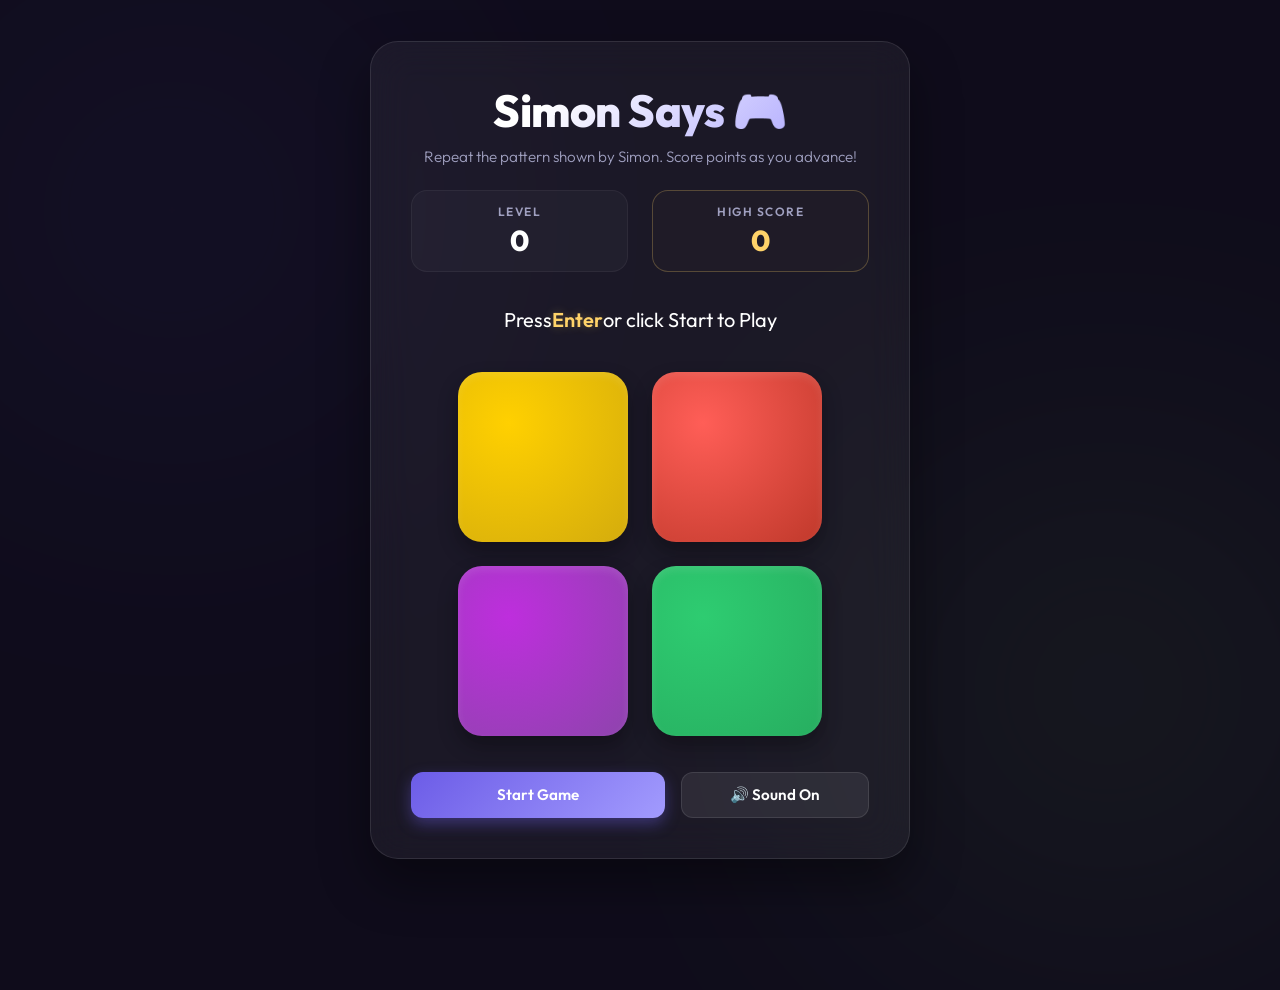
==== simon.html @ 8a2da9ab "Initialize Simon Says game with modern UI, Web Audio API, and high score tracking" ====
<!DOCTYPE html>
<html lang="en">
<head>
    <meta charset="UTF-8">
    <meta name="viewport" content="width=device-width, initial-scale=1.0">
    <title>Simon Says 🎮 | Ultimate Edition</title>
    <!-- Google Fonts for beautiful typography -->
    <link rel="preconnect" href="https://fonts.googleapis.com">
    <link rel="preconnect" href="https://fonts.gstatic.com" crossorigin>
    <link href="https://fonts.googleapis.com/css2?family=Outfit:wght@300;400;600;800&display=swap" rel="stylesheet">
    <link rel="stylesheet" href="simon.css">
</head>
<body>
    <!-- Vibrant background glowing spheres -->
    <div class="bg-glow glow-1"></div>
    <div class="bg-glow glow-2"></div>

    <div class="game-container" id="game-container">
        <header>
            <h1>Simon Says 🎮</h1>
            <p class="tagline">Repeat the pattern shown by Simon. Score points as you advance!</p>
        </header>

        <!-- Scoreboard showing level and high score -->
        <div class="scoreboard">
            <div class="score-card">
                <span class="score-label">LEVEL</span>
                <span class="score-val" id="level-val">0</span>
            </div>
            <div class="score-card highlight">
                <span class="score-label">HIGH SCORE</span>
                <span class="score-val" id="high-score-val">0</span>
            </div>
        </div>

        <!-- Dynamic Game Status Text -->
        <h2 id="status-text">Press <span class="accent">Enter</span> or click Start to Play</h2>

        <!-- Interactive Simon Buttons -->
        <div class="btn-container">
            <button class="btn yellow" id="yellow" aria-label="Yellow pad"></button>
            <button class="btn red" id="red" aria-label="Red pad"></button>
            <button class="btn purple" id="purple" aria-label="Purple pad"></button>
            <button class="btn green" id="green" aria-label="Green pad"></button>
        </div>

        <!-- Controls for Game start and sound customization -->
        <div class="control-panel">
            <button id="start-btn" class="action-btn start">Start Game</button>
            <button id="sound-btn" class="action-btn sound-toggle">
                <span id="sound-icon">🔊</span> <span id="sound-text">Sound On</span>
            </button>
        </div>
    </div>

    <script src="simon.js"></script>
</body>
</html>
---- simon.css ----
/* 
   ==========================================================================
   Simon Says CSS Design System - Ultimate Edition
   ==========================================================================
*/

/* Google Fonts Import resides in HTML, but we apply typography here */
:root {
    /* Vibrant Color Palette */
    --color-yellow: #f1c40f;
    --color-red: #e74c3c;
    --color-purple: #9b59b6;
    --color-green: #2ecc71;

    /* Glow Color Variables */
    --glow-yellow: rgba(241, 196, 15, 0.6);
    --glow-red: rgba(231, 76, 60, 0.6);
    --glow-purple: rgba(155, 89, 182, 0.6);
    --glow-green: rgba(46, 204, 113, 0.6);

    /* Backgrounds & Textures */
    --bg-dark: #0f0c1b;
    --bg-card: rgba(255, 255, 255, 0.05);
    --border-light: rgba(255, 255, 255, 0.1);
    --text-primary: #ffffff;
    --text-secondary: #a0a0c0;
    --text-accent: #ffd369;

    /* Transition timings */
    --transition-fast: 0.15s cubic-bezier(0.4, 0, 0.2, 1);
    --transition-normal: 0.3s cubic-bezier(0.4, 0, 0.2, 1);
}

/* Reset and Base Styles */
* {
    margin: 0;
    padding: 0;
    box-sizing: border-box;
    font-family: 'Outfit', sans-serif;
    -webkit-font-smoothing: antialiased;
}

body {
    min-height: 100vh;
    background-color: var(--bg-dark);
    color: var(--text-primary);
    display: flex;
    justify-content: center;
    align-items: center;
    position: relative;
    overflow-x: hidden;
    padding: 1.5rem;
}

/* Ambient Background Glow Spheres */
.bg-glow {
    position: absolute;
    width: 600px;
    height: 600px;
    border-radius: 50%;
    filter: blur(160px);
    opacity: 0.15;
    z-index: -1;
    pointer-events: none;
    animation: float-bg 20s infinite alternate ease-in-out;
}

.glow-1 {
    background: radial-gradient(circle, #6c5ce7 0%, transparent 70%);
    top: -10%;
    left: -10%;
}

.glow-2 {
    background: radial-gradient(circle, #a8ff78 0%, transparent 70%);
    bottom: -10%;
    right: -10%;
    animation-delay: -10s;
}

/* Main Container - Glassmorphic Panel */
.game-container {
    width: 100%;
    max-width: 540px;
    background: var(--bg-card);
    backdrop-filter: blur(20px);
    -webkit-backdrop-filter: blur(20px);
    border: 1px solid var(--border-light);
    border-radius: 28px;
    padding: 2.5rem;
    box-shadow: 0 24px 50px rgba(0, 0, 0, 0.4);
    text-align: center;
    z-index: 10;
    transition: transform var(--transition-normal);
}

/* Header & Typography */
header h1 {
    font-size: 2.8rem;
    font-weight: 800;
    background: linear-gradient(135deg, #ffffff 30%, #a29bfe 100%);
    -webkit-background-clip: text;
    -webkit-text-fill-color: transparent;
    margin-bottom: 0.5rem;
    letter-spacing: -0.5px;
}

header .tagline {
    font-size: 0.95rem;
    color: var(--text-secondary);
    margin-bottom: 1.5rem;
    font-weight: 300;
}

/* Scoreboard */
.scoreboard {
    display: flex;
    justify-content: center;
    gap: 1.5rem;
    margin-bottom: 1.8rem;
}

.score-card {
    flex: 1;
    background: rgba(255, 255, 255, 0.03);
    border: 1px solid rgba(255, 255, 255, 0.05);
    border-radius: 16px;
    padding: 0.8rem 1rem;
    display: flex;
    flex-direction: column;
    align-items: center;
    transition: border-color var(--transition-normal);
}

.score-card.highlight {
    border-color: rgba(255, 211, 105, 0.25);
    background: rgba(255, 211, 105, 0.02);
}

.score-label {
    font-size: 0.75rem;
    color: var(--text-secondary);
    letter-spacing: 1.5px;
    font-weight: 600;
    margin-bottom: 0.2rem;
}

.score-val {
    font-size: 1.8rem;
    font-weight: 800;
    color: var(--text-primary);
}

.score-card.highlight .score-val {
    color: var(--text-accent);
}

/* Status Indicator */
h2 {
    font-size: 1.25rem;
    font-weight: 400;
    color: var(--text-primary);
    margin-bottom: 2rem;
    min-height: 2.5rem;
    display: flex;
    align-items: center;
    justify-content: center;
    line-height: 1.4;
}

h2 .accent {
    color: var(--text-accent);
    font-weight: 600;
    text-shadow: 0 0 10px rgba(255, 211, 105, 0.3);
}

/* Simon Pads Grid */
.btn-container {
    display: grid;
    grid-template-columns: repeat(2, minmax(130px, 170px));
    gap: 1.5rem;
    justify-content: center;
    margin-bottom: 2.2rem;
}

/* Simon Buttons - Modern Rounded Shapes (Pads) */
.btn {
    aspect-ratio: 1;
    border-radius: 24px;
    border: none;
    cursor: pointer;
    position: relative;
    outline: none;
    box-shadow: inset 0 4px 8px rgba(255,255,255,0.1), 0 10px 20px rgba(0,0,0,0.3);
    
    /* Establish identity transformation to prevent stacking context jumps */
    translate: 0 0;
    scale: 1;
    rotate: 0deg;

    transition: 
        scale var(--transition-fast), 
        filter var(--transition-fast), 
        box-shadow var(--transition-fast),
        background-color var(--transition-fast);
}

/* Colors and Gradients for Buttons */
.yellow {
    background: radial-gradient(circle at 30% 30%, #ffd000 0%, #d4ac0d 100%);
}

.red {
    background: radial-gradient(circle at 30% 30%, #ff5e57 0%, #c0392b 100%);
}

.purple {
    background: radial-gradient(circle at 30% 30%, #be2edd 0%, #8e44ad 100%);
}

.green {
    background: radial-gradient(circle at 30% 30%, #2ecc71 0%, #27ae60 100%);
}

/* Interactive States: Hover & Active */
.btn:hover {
    filter: brightness(1.1);
    scale: 1.03;
}

.btn:active {
    scale: 0.95;
}

.yellow:hover { box-shadow: 0 0 25px var(--glow-yellow); }
.red:hover { box-shadow: 0 0 25px var(--glow-red); }
.purple:hover { box-shadow: 0 0 25px var(--glow-purple); }
.green:hover { box-shadow: 0 0 25px var(--glow-green); }

/* Game Flash Animation (Triggered by Simon) */
.flash {
    background-color: #ffffff !important;
    background-image: none !important;
    box-shadow: 0 0 40px #ffffff !important;
    scale: 1.05;
}

/* User Flash Animation (Triggered when User clicks) */
.userflash {
    background-color: #ffffff !important;
    background-image: none !important;
    scale: 0.96;
}

.yellow.userflash { box-shadow: 0 0 35px var(--glow-yellow), inset 0 0 20px #ffffff; }
.red.userflash { box-shadow: 0 0 35px var(--glow-red), inset 0 0 20px #ffffff; }
.purple.userflash { box-shadow: 0 0 35px var(--glow-purple), inset 0 0 20px #ffffff; }
.green.userflash { box-shadow: 0 0 35px var(--glow-green), inset 0 0 20px #ffffff; }

/* Control Panel & Buttons */
.control-panel {
    display: flex;
    justify-content: center;
    gap: 1rem;
}

.action-btn {
    padding: 0.8rem 1.6rem;
    border-radius: 12px;
    font-size: 0.95rem;
    font-weight: 600;
    cursor: pointer;
    border: 1px solid rgba(255,255,255,0.1);
    outline: none;
    transition: all var(--transition-normal);
}

.action-btn.start {
    background: linear-gradient(135deg, #6c5ce7 0%, #a29bfe 100%);
    color: white;
    border: none;
    box-shadow: 0 6px 15px rgba(108, 92, 231, 0.4);
    flex: 1.5;
}

.action-btn.start:hover {
    filter: brightness(1.15);
    box-shadow: 0 8px 20px rgba(108, 92, 231, 0.6);
    transform: translateY(-2px);
}

.action-btn.start:active {
    transform: translateY(1px);
}

.action-btn.sound-toggle {
    background: rgba(255, 255, 255, 0.08);
    color: var(--text-primary);
    flex: 1;
}

.action-btn.sound-toggle:hover {
    background: rgba(255, 255, 255, 0.15);
    border-color: rgba(255,255,255,0.25);
}

/* Status modifiers */
.simon-turn-active {
    pointer-events: none; /* Disable inputs when Simon is flashing */
}

/* Animations */
@keyframes float-bg {
    0% {
        transform: translate(0, 0) scale(1);
    }
    100% {
        transform: translate(50px, 30px) scale(1.1);
    }
}

.game-over-shake {
    animation: shake 0.5s cubic-bezier(.36,.07,.19,.97) both;
}

@keyframes shake {
    10%, 90% { transform: translate3d(-1px, 0, 0); }
    20%, 80% { transform: translate3d(2px, 0, 0); }
    30%, 50%, 70% { transform: translate3d(-4px, 0, 0); }
    40%, 60% { transform: translate3d(4px, 0, 0); }
}

/* Flash Red screen effect */
.red-flash-bg {
    animation: red-screen 0.3s ease-out;
}

@keyframes red-screen {
    0% { background-color: var(--bg-dark); }
    30% { background-color: rgba(231, 76, 60, 0.4); }
    100% { background-color: var(--bg-dark); }
}

/* Media Queries for Responsiveness */
@media (max-width: 480px) {
    .game-container {
        padding: 1.5rem;
    }
    
    header h1 {
        font-size: 2.2rem;
    }
    
    .btn-container {
        grid-template-columns: repeat(2, minmax(110px, 140px));
        gap: 1rem;
    }
    
    .scoreboard {
        gap: 0.8rem;
    }
    
    .score-val {
        font-size: 1.5rem;
    }
}
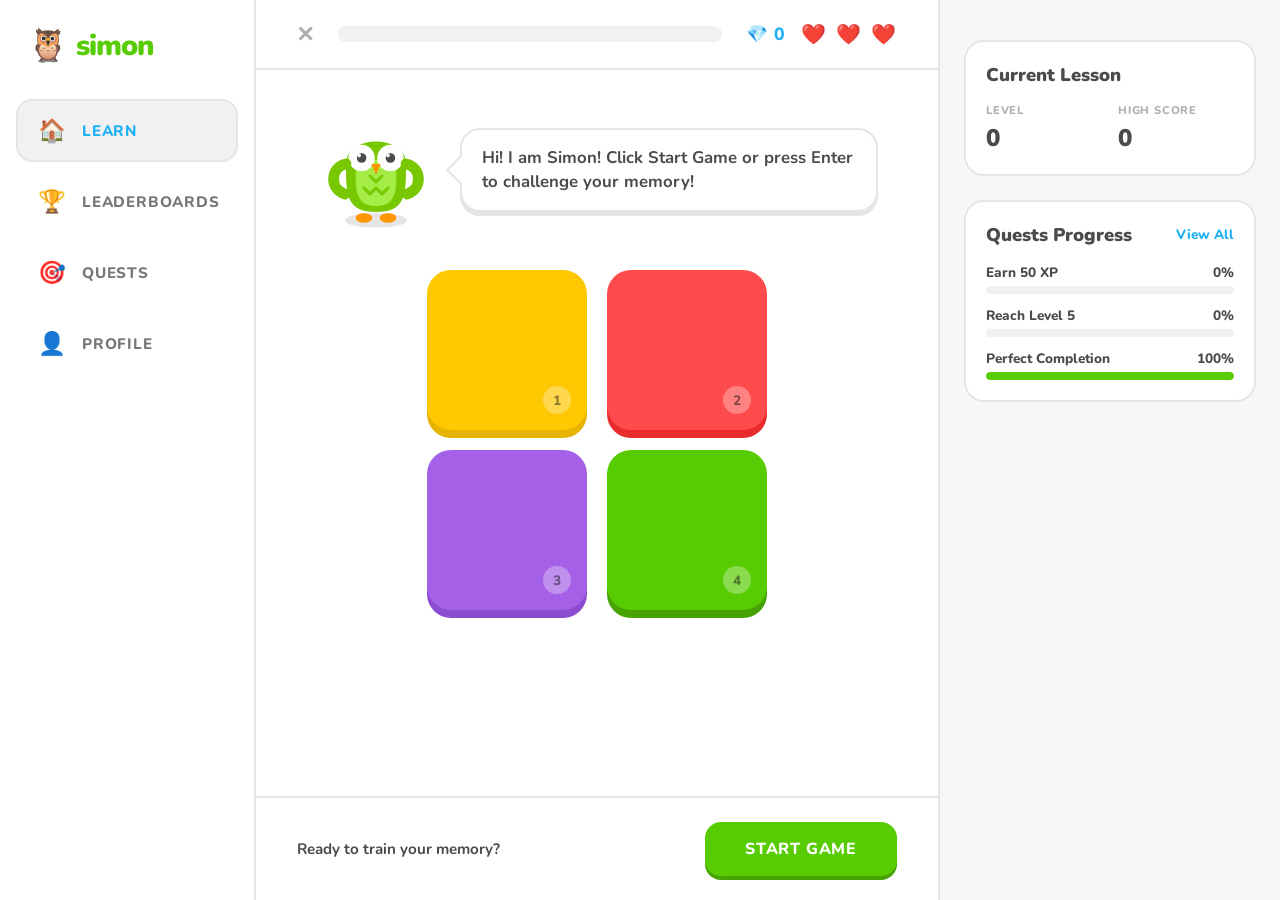
==== commit 10ae6617: "feat: redesign layout to match Duolingo visual aesthetic and game mechanics" ====
--- a/simon.html
+++ b/simon.html
@@ -3,54 +3,279 @@
 <head>
     <meta charset="UTF-8">
     <meta name="viewport" content="width=device-width, initial-scale=1.0">
-    <title>Simon Says 🎮 | Ultimate Edition</title>
-    <!-- Google Fonts for beautiful typography -->
+    <title>Simon Says 🦉 | Duolingo Edition</title>
+    <!-- Google Fonts Nunito for Duolingo friendly look -->
     <link rel="preconnect" href="https://fonts.googleapis.com">
     <link rel="preconnect" href="https://fonts.gstatic.com" crossorigin>
-    <link href="https://fonts.googleapis.com/css2?family=Outfit:wght@300;400;600;800&display=swap" rel="stylesheet">
+    <link href="https://fonts.googleapis.com/css2?family=Nunito:wght@400;600;700;800;900&display=swap" rel="stylesheet">
     <link rel="stylesheet" href="simon.css">
 </head>
-<body>
-    <!-- Vibrant background glowing spheres -->
-    <div class="bg-glow glow-1"></div>
-    <div class="bg-glow glow-2"></div>
-
-    <div class="game-container" id="game-container">
-        <header>
-            <h1>Simon Says 🎮</h1>
-            <p class="tagline">Repeat the pattern shown by Simon. Score points as you advance!</p>
-        </header>
-
-        <!-- Scoreboard showing level and high score -->
-        <div class="scoreboard">
-            <div class="score-card">
-                <span class="score-label">LEVEL</span>
-                <span class="score-val" id="level-val">0</span>
+<body class="light-theme">
+
+    <div class="app-layout">
+        <!-- Sidebar Navigation (Desktop left / Mobile bottom) -->
+        <aside class="sidebar-nav" id="sidebar-nav">
+            <div class="sidebar-logo">
+                <span class="logo-owl">🦉</span>
+                <span class="logo-text">simon</span>
             </div>
-            <div class="score-card highlight">
-                <span class="score-label">HIGH SCORE</span>
-                <span class="score-val" id="high-score-val">0</span>
+            
+            <nav class="nav-links">
+                <button class="nav-item active" data-tab="learn" aria-label="Learn tab">
+                    <span class="nav-icon">🏠</span>
+                    <span class="nav-label">LEARN</span>
+                </button>
+                <button class="nav-item" data-tab="leaderboard" aria-label="Leaderboard tab">
+                    <span class="nav-icon">🏆</span>
+                    <span class="nav-label">LEADERBOARDS</span>
+                </button>
+                <button class="nav-item" data-tab="quests" aria-label="Quests tab">
+                    <span class="nav-icon">🎯</span>
+                    <span class="nav-label">QUESTS</span>
+                </button>
+                <button class="nav-item" data-tab="profile" aria-label="Profile tab">
+                    <span class="nav-icon">👤</span>
+                    <span class="nav-label">PROFILE</span>
+                </button>
+            </nav>
+        </aside>
+
+        <!-- Main Content Area -->
+        <main class="main-content">
+            <!-- Central Game / Lesson Container -->
+            <div class="game-container" id="game-container">
+                
+                <!-- Lesson Top Bar Header -->
+                <header class="lesson-header">
+                    <button class="exit-btn" id="exit-btn" aria-label="Quit Lesson">✕</button>
+                    
+                    <div class="progress-bar-outer">
+                        <div class="progress-bar-inner" id="progress-bar-fill" style="width: 0%;"></div>
+                    </div>
+                    
+                    <div class="header-stats">
+                        <div class="stat-gems">
+                            <span class="stat-icon">💎</span>
+                            <span class="stat-val" id="gems-val">0</span>
+                        </div>
+                        <div class="stat-hearts">
+                            <span class="hearts-list" id="hearts-container">❤️ ❤️ ❤️</span>
+                        </div>
+                    </div>
+                </header>
+
+                <!-- Scrollable Tab Content Container -->
+                <div class="tab-content-container">
+                    
+                    <!-- 1. LEARN TAB SECTION -->
+                    <section class="tab-section active" id="learn-section">
+                        <!-- Duo Mascot & Speech Bubble Area -->
+                        <div class="mascot-speech-area">
+                            <div class="duo-mascot-container">
+                                <!-- Duo the Owl SVG with Custom Facial Expressions and Wing States -->
+                                <svg class="duo-owl neutral" id="duo-owl" viewBox="0 0 100 100" xmlns="http://www.w3.org/2000/svg">
+                                    <!-- Shadow -->
+                                    <ellipse cx="50" cy="92" rx="26" ry="6" fill="#e5e5e5" class="shadow-ellipse" />
+                                    <!-- Feet -->
+                                    <ellipse cx="40" cy="90" rx="7" ry="4" fill="#ff9600" />
+                                    <ellipse cx="60" cy="90" rx="7" ry="4" fill="#ff9600" />
+                                    <!-- Body -->
+                                    <path d="M 25,45 C 25,20 75,20 75,45 C 75,70 75,85 50,85 C 25,85 25,70 25,45 Z" fill="#78c800" />
+                                    <!-- Belly -->
+                                    <path d="M 33,52 C 33,38 67,38 67,52 C 67,66 67,80 50,80 C 33,80 33,66 33,52 Z" fill="#a5ed46" />
+                                    <!-- Breast Feathers -->
+                                    <path d="M 45,55 L 50,60 L 55,55" stroke="#78c800" stroke-width="2.5" stroke-linecap="round" stroke-linejoin="round" fill="none" />
+                                    <path d="M 40,65 L 45,70 L 50,65" stroke="#78c800" stroke-width="2.5" stroke-linecap="round" stroke-linejoin="round" fill="none" />
+                                    <path d="M 50,65 L 55,70 L 60,65" stroke="#78c800" stroke-width="2.5" stroke-linecap="round" stroke-linejoin="round" fill="none" />
+                                    
+                                    <!-- Eyes System -->
+                                    <g class="duo-eyes">
+                                        <!-- Left Eye -->
+                                        <circle cx="38" cy="40" r="11" fill="#ffffff" />
+                                        <circle class="duo-pupil" cx="38" cy="40" r="4" fill="#4b4b4b" />
+                                        <circle class="duo-pupil-highlight" cx="36" cy="38" r="1.5" fill="#ffffff" />
+                                        <!-- Right Eye -->
+                                        <circle cx="62" cy="40" r="11" fill="#ffffff" />
+                                        <circle class="duo-pupil" cx="62" cy="40" r="4" fill="#4b4b4b" />
+                                        <circle class="duo-pupil-highlight" cx="60" cy="38" r="1.5" fill="#ffffff" />
+                                    </g>
+                                    
+                                    <!-- Happy Eyes -->
+                                    <g class="duo-happy-eyes">
+                                        <path d="M 28,42 Q 38,32 48,42" stroke="#4b4b4b" stroke-width="3.5" stroke-linecap="round" fill="none" />
+                                        <path d="M 52,42 Q 62,32 72,42" stroke="#4b4b4b" stroke-width="3.5" stroke-linecap="round" fill="none" />
+                                    </g>
+                                    
+                                    <!-- Sad/Crying Eyes -->
+                                    <g class="duo-sad-eyes">
+                                        <path d="M 28,39 Q 38,47 48,39" stroke="#4b4b4b" stroke-width="3.5" stroke-linecap="round" fill="none" />
+                                        <path d="M 52,39 Q 62,47 72,39" stroke="#4b4b4b" stroke-width="3.5" stroke-linecap="round" fill="none" />
+                                        <!-- Tears -->
+                                        <path class="tear tear-l" d="M 38,46 C 38,46 35,53 35,55 C 35,57 36.5,58 38,58 C 39.5,58 41,57 41,55 C 41,53 38,46 38,46 Z" fill="#1cb0f6" />
+                                        <path class="tear tear-r" d="M 62,46 C 62,46 59,53 59,55 C 59,57 60.5,58 62,58 C 63.5,58 65,57 65,55 C 65,53 62,46 62,46 Z" fill="#1cb0f6" />
+                                    </g>
+
+                                    <!-- Shocked Eyes -->
+                                    <g class="duo-shocked-eyes">
+                                        <circle cx="38" cy="40" r="11" fill="#ffffff" />
+                                        <circle cx="38" cy="40" r="6" fill="#ff4b4b" />
+                                        <circle cx="38" cy="40" r="2.5" fill="#ffffff" />
+                                        <circle cx="62" cy="40" r="11" fill="#ffffff" />
+                                        <circle cx="62" cy="40" r="6" fill="#ff4b4b" />
+                                        <circle cx="62" cy="40" r="2.5" fill="#ffffff" />
+                                    </g>
+                                    
+                                    <!-- Beaks -->
+                                    <polygon class="duo-closed-beak" points="46,45 54,45 50,54" fill="#ff9600" />
+                                    <polygon class="duo-open-beak" points="45,45 55,45 50,60" fill="#ea2b2b" />
+                                    
+                                    <!-- Wings -->
+                                    <path class="duo-left-wing" d="M 25,45 C 13,47 10,65 24,70" stroke="#78c800" stroke-width="9" stroke-linecap="round" fill="none" />
+                                    <path class="duo-right-wing" d="M 75,45 C 87,47 90,65 76,70" stroke="#78c800" stroke-width="9" stroke-linecap="round" fill="none" />
+                                </svg>
+                            </div>
+
+                            <div class="speech-bubble">
+                                <p id="status-text">Hi! I am Simon! Click <strong>Start Game</strong> or press <strong>Enter</strong> to challenge your memory!</p>
+                            </div>
+                        </div>
+
+                        <!-- 3D Tactile Simon Grid -->
+                        <div class="btn-container" id="simon-btn-grid">
+                            <button class="btn yellow" id="yellow" aria-label="Yellow pad">
+                                <span class="pad-key">1</span>
+                            </button>
+                            <button class="btn red" id="red" aria-label="Red pad">
+                                <span class="pad-key">2</span>
+                            </button>
+                            <button class="btn purple" id="purple" aria-label="Purple pad">
+                                <span class="pad-key">3</span>
+                            </button>
+                            <button class="btn green" id="green" aria-label="Green pad">
+                                <span class="pad-key">4</span>
+                            </button>
+                        </div>
+                    </section>
+
+                    <!-- 2. LEADERBOARDS SECTION -->
+                    <section class="tab-section" id="leaderboard-section">
+                        <div class="section-title-bar">
+                            <h2>🏆 Diamond League</h2>
+                            <p>Compete with active memory wizards around the globe!</p>
+                        </div>
+
+                        <div class="leaderboard-list" id="leaderboard-list">
+                            <!-- Leaderboard list will be injected here dynamically -->
+                        </div>
+                    </section>
+
+                    <!-- 3. QUESTS SECTION -->
+                    <section class="tab-section" id="quests-section">
+                        <div class="section-title-bar">
+                            <h2>🎯 Daily Challenges</h2>
+                            <p>Complete quests to win extra gems and experience points!</p>
+                        </div>
+
+                        <div class="quests-list" id="quests-list">
+                            <!-- Quests will be injected dynamically -->
+                        </div>
+                    </section>
+
+                    <!-- 4. PROFILE SECTION -->
+                    <section class="tab-section" id="profile-section">
+                        <div class="profile-card">
+                            <div class="profile-avatar">🦉</div>
+                            <div class="profile-info">
+                                <h2 class="profile-name">Memory Student</h2>
+                                <p class="profile-joined">Joined SimonSays Academy today</p>
+                            </div>
+                        </div>
+
+                        <h3 class="subsection-title">My Progress Stats</h3>
+                        <div class="profile-stats-grid">
+                            <div class="stat-card">
+                                <span class="card-icon">👑</span>
+                                <span class="card-val" id="profile-high-score">0</span>
+                                <span class="card-lbl">HIGH LEVEL</span>
+                            </div>
+                            <div class="stat-card">
+                                <span class="card-icon">⚡</span>
+                                <span class="card-val" id="profile-total-xp">0</span>
+                                <span class="card-lbl">TOTAL XP</span>
+                            </div>
+                            <div class="stat-card">
+                                <span class="card-icon">📚</span>
+                                <span class="card-val" id="profile-games-played">0</span>
+                                <span class="card-lbl">LESSONS RUN</span>
+                            </div>
+                        </div>
+
+                        <h3 class="subsection-title">Preferences</h3>
+                        <div class="settings-list">
+                            <div class="setting-item">
+                                <div class="setting-info">
+                                    <span class="setting-title">Sound Effects</span>
+                                    <span class="setting-desc">Play sweet synthesizer tones during play</span>
+                                </div>
+                                <button id="sound-btn" class="toggle-switch-btn active">
+                                    <span id="sound-icon">🔊</span> <span id="sound-text">Sound On</span>
+                                </button>
+                            </div>
+                            <div class="setting-item">
+                                <div class="setting-info">
+                                    <span class="setting-title">App Theme</span>
+                                    <span class="setting-desc">Choose between Duolingo light and dark styling</span>
+                                </div>
+                                <button id="theme-toggle-btn" class="theme-btn">
+                                    ☀️ Light Mode
+                                </button>
+                            </div>
+                        </div>
+                    </section>
+
+                </div>
+
+                <!-- Sticky Bottom Slide-up Footer (Duo Action Panel) -->
+                <footer class="feedback-footer" id="feedback-footer">
+                    <div class="footer-content-wrapper">
+                        <div class="footer-message" id="footer-message">
+                            <!-- Injected feedback text (e.g. Correct! or Incorrect!) -->
+                        </div>
+                        <div class="footer-action">
+                            <button id="start-btn" class="action-btn primary-action">Start Game</button>
+                        </div>
+                    </div>
+                </footer>
+
             </div>
-        </div>
-
-        <!-- Dynamic Game Status Text -->
-        <h2 id="status-text">Press <span class="accent">Enter</span> or click Start to Play</h2>
-
-        <!-- Interactive Simon Buttons -->
-        <div class="btn-container">
-            <button class="btn yellow" id="yellow" aria-label="Yellow pad"></button>
-            <button class="btn red" id="red" aria-label="Red pad"></button>
-            <button class="btn purple" id="purple" aria-label="Purple pad"></button>
-            <button class="btn green" id="green" aria-label="Green pad"></button>
-        </div>
-
-        <!-- Controls for Game start and sound customization -->
-        <div class="control-panel">
-            <button id="start-btn" class="action-btn start">Start Game</button>
-            <button id="sound-btn" class="action-btn sound-toggle">
-                <span id="sound-icon">🔊</span> <span id="sound-text">Sound On</span>
-            </button>
-        </div>
+
+            <!-- Right Widget Sidebars (Desktop viewports only) -->
+            <aside class="right-widgets-panel">
+                <div class="widget-card scoreboard-widget">
+                    <h3>Current Lesson</h3>
+                    <div class="widget-stats">
+                        <div class="widget-stat">
+                            <span class="label">LEVEL</span>
+                            <span class="value" id="level-val">0</span>
+                        </div>
+                        <div class="widget-stat">
+                            <span class="label">HIGH SCORE</span>
+                            <span class="value" id="high-score-val">0</span>
+                        </div>
+                    </div>
+                </div>
+
+                <div class="widget-card quests-widget">
+                    <div class="widget-header">
+                        <h3>Quests Progress</h3>
+                        <button class="view-all-link" data-go-tab="quests">View All</button>
+                    </div>
+                    <div class="widget-quests-list" id="widget-quests-list">
+                        <!-- Tiny quest progress indicators -->
+                    </div>
+                </div>
+            </aside>
+        </main>
     </div>
 
     <script src="simon.js"></script>
--- a/simon.css
+++ b/simon.css
@@ -1,189 +1,544 @@
 /* 
    ==========================================================================
-   Simon Says CSS Design System - Ultimate Edition
+   Simon Says CSS Design System - Duolingo Edition
    ==========================================================================
 */
 
-/* Google Fonts Import resides in HTML, but we apply typography here */
 :root {
-    /* Vibrant Color Palette */
-    --color-yellow: #f1c40f;
-    --color-red: #e74c3c;
-    --color-purple: #9b59b6;
-    --color-green: #2ecc71;
-
-    /* Glow Color Variables */
-    --glow-yellow: rgba(241, 196, 15, 0.6);
-    --glow-red: rgba(231, 76, 60, 0.6);
-    --glow-purple: rgba(155, 89, 182, 0.6);
-    --glow-green: rgba(46, 204, 113, 0.6);
-
-    /* Backgrounds & Textures */
-    --bg-dark: #0f0c1b;
-    --bg-card: rgba(255, 255, 255, 0.05);
-    --border-light: rgba(255, 255, 255, 0.1);
-    --text-primary: #ffffff;
-    --text-secondary: #a0a0c0;
-    --text-accent: #ffd369;
-
-    /* Transition timings */
-    --transition-fast: 0.15s cubic-bezier(0.4, 0, 0.2, 1);
-    --transition-normal: 0.3s cubic-bezier(0.4, 0, 0.2, 1);
-}
-
-/* Reset and Base Styles */
+    /* Duolingo Bright Signature Colors */
+    --color-green: #58cc02;
+    --color-green-shadow: #46a302;
+    
+    --color-red: #ff4b4b;
+    --color-red-shadow: #ea2b2b;
+    
+    --color-blue: #1cb0f6;
+    --color-blue-shadow: #1899d6;
+    
+    --color-yellow: #ffc800;
+    --color-yellow-shadow: #e6b400;
+    
+    --color-purple: #a560e8;
+    --color-purple-shadow: #8c4cd0;
+    
+    --color-orange: #ff9600;
+    --color-orange-shadow: #e68500;
+    
+    --color-grey: #e5e5e5;
+    --color-grey-shadow: #afafaf;
+    
+    /* Animation Timings */
+    --transition-fast: 0.1s cubic-bezier(0.4, 0, 0.2, 1);
+    --transition-normal: 0.2s cubic-bezier(0.4, 0, 0.2, 1);
+    --transition-slow: 0.4s cubic-bezier(0.4, 0, 0.2, 1);
+}
+
+/* Light Theme Variables */
+.light-theme {
+    --bg-body: #f7f7f7;
+    --bg-app: #ffffff;
+    --bg-card: #ffffff;
+    --text-primary: #4b4b4b;
+    --text-secondary: #777777;
+    --text-light: #afafaf;
+    --border-main: 2px solid #e5e5e5;
+    --border-color-raw: #e5e5e5;
+    --hover-bg: #f1f1f1;
+    
+    /* Footer variables */
+    --footer-bg-idle: #ffffff;
+    --footer-border-idle: #e5e5e5;
+    --footer-bg-correct: #d7ffb8;
+    --footer-text-correct: #58a700;
+    --footer-bg-incorrect: #ffd8d8;
+    --footer-text-incorrect: #ea2b2b;
+}
+
+/* Dark Theme Variables */
+.dark-theme {
+    --bg-body: #131f24;
+    --bg-app: #202f36;
+    --bg-card: #202f36;
+    --text-primary: #f1f7fb;
+    --text-secondary: #afafaf;
+    --text-light: #777777;
+    --border-main: 2px solid #37464f;
+    --border-color-raw: #37464f;
+    --hover-bg: #2b3d45;
+    
+    /* Footer variables */
+    --footer-bg-idle: #202f36;
+    --footer-border-idle: #37464f;
+    --footer-bg-correct: #203f16;
+    --footer-text-correct: #a5ed46;
+    --footer-bg-incorrect: #4c1c1c;
+    --footer-text-incorrect: #ff4b4b;
+}
+
+/* Resets and Base Styles */
 * {
     margin: 0;
     padding: 0;
     box-sizing: border-box;
-    font-family: 'Outfit', sans-serif;
+    font-family: 'Nunito', sans-serif;
     -webkit-font-smoothing: antialiased;
+    -moz-osx-font-smoothing: grayscale;
 }
 
 body {
     min-height: 100vh;
-    background-color: var(--bg-dark);
+    background-color: var(--bg-body);
     color: var(--text-primary);
-    display: flex;
-    justify-content: center;
-    align-items: center;
+    transition: background-color var(--transition-normal), color var(--transition-normal);
+    overflow-x: hidden;
+}
+
+/* Master Responsive App Layout */
+.app-layout {
+    display: grid;
+    grid-template-columns: 256px 1fr;
+    min-height: 100vh;
+    max-width: 1440px;
+    margin: 0 auto;
+}
+
+/* 
+   ==========================================================================
+   LEFT SIDEBAR (Desktop Side Navigation / Mobile Bottom Tab Bar)
+   ==========================================================================
+*/
+.sidebar-nav {
+    background-color: var(--bg-app);
+    border-right: var(--border-main);
+    padding: 24px 16px;
+    display: flex;
+    flex-direction: column;
+    gap: 32px;
+    z-index: 100;
+    position: sticky;
+    top: 0;
+    height: 100vh;
+    transition: background-color var(--transition-normal), border var(--transition-normal);
+}
+
+.sidebar-logo {
+    display: flex;
+    align-items: center;
+    gap: 8px;
+    padding-left: 12px;
+}
+
+.logo-owl {
+    font-size: 2rem;
+}
+
+.logo-text {
+    font-size: 1.8rem;
+    font-weight: 900;
+    color: var(--color-green);
+    letter-spacing: -1px;
+}
+
+.nav-links {
+    display: flex;
+    flex-direction: column;
+    gap: 8px;
+}
+
+.nav-item {
+    display: flex;
+    align-items: center;
+    gap: 16px;
+    padding: 14px 20px;
+    background: none;
+    border: 2px solid transparent;
+    border-radius: 16px;
+    cursor: pointer;
+    text-align: left;
+    width: 100%;
+    outline: none;
+    transition: background-color var(--transition-fast), border-color var(--transition-fast);
+}
+
+.nav-icon {
+    font-size: 1.4rem;
+}
+
+.nav-label {
+    font-size: 0.95rem;
+    font-weight: 800;
+    color: var(--text-secondary);
+    letter-spacing: 0.8px;
+}
+
+.nav-item:hover {
+    background-color: var(--hover-bg);
+}
+
+.nav-item.active {
+    background-color: var(--hover-bg);
+    border-color: var(--border-color-raw);
+}
+
+.nav-item.active .nav-label {
+    color: var(--color-blue);
+}
+
+/* 
+   ==========================================================================
+   MAIN CONTENT AREA (Double Column for Lesson & Widgets)
+   ==========================================================================
+*/
+.main-content {
+    display: grid;
+    grid-template-columns: 1fr 340px;
+    height: 100vh;
+    overflow: hidden;
+}
+
+/* Central Lesson Board Container */
+.game-container {
+    display: flex;
+    flex-direction: column;
+    height: 100vh;
+    background-color: var(--bg-app);
     position: relative;
-    overflow-x: hidden;
-    padding: 1.5rem;
-}
-
-/* Ambient Background Glow Spheres */
-.bg-glow {
+    border-right: var(--border-main);
+    transition: background-color var(--transition-normal), border var(--transition-normal);
+}
+
+/* Lesson Header Bar (Top bar) */
+.lesson-header {
+    height: 70px;
+    padding: 0 40px;
+    display: flex;
+    align-items: center;
+    justify-content: space-between;
+    gap: 24px;
+    border-bottom: var(--border-main);
+    flex-shrink: 0;
+    transition: border var(--transition-normal);
+}
+
+.exit-btn {
+    background: none;
+    border: none;
+    font-size: 1.4rem;
+    font-weight: 700;
+    color: var(--text-light);
+    cursor: pointer;
+    outline: none;
+    transition: color var(--transition-fast);
+}
+
+.exit-btn:hover {
+    color: var(--text-primary);
+}
+
+/* Rounded progress bar (Duolingo style) */
+.progress-bar-outer {
+    flex: 1;
+    height: 16px;
+    background-color: var(--hover-bg);
+    border-radius: 99px;
+    overflow: hidden;
+    position: relative;
+}
+
+.progress-bar-inner {
+    height: 100%;
+    background: linear-gradient(180deg, #78c800 0%, #58cc02 100%);
+    border-radius: 99px;
+    transition: width var(--transition-slow) cubic-bezier(0.4, 0, 0.2, 1);
+    position: relative;
+}
+
+/* Shiny reflection bar on progress fill */
+.progress-bar-inner::after {
+    content: '';
     position: absolute;
-    width: 600px;
-    height: 600px;
-    border-radius: 50%;
-    filter: blur(160px);
-    opacity: 0.15;
-    z-index: -1;
-    pointer-events: none;
-    animation: float-bg 20s infinite alternate ease-in-out;
-}
-
-.glow-1 {
-    background: radial-gradient(circle, #6c5ce7 0%, transparent 70%);
-    top: -10%;
-    left: -10%;
-}
-
-.glow-2 {
-    background: radial-gradient(circle, #a8ff78 0%, transparent 70%);
-    bottom: -10%;
-    right: -10%;
-    animation-delay: -10s;
-}
-
-/* Main Container - Glassmorphic Panel */
-.game-container {
+    top: 3px;
+    left: 4px;
+    right: 4px;
+    height: 4px;
+    background: rgba(255, 255, 255, 0.35);
+    border-radius: 99px;
+}
+
+.header-stats {
+    display: flex;
+    align-items: center;
+    gap: 16px;
+}
+
+.stat-gems, .stat-hearts {
+    display: flex;
+    align-items: center;
+    gap: 6px;
+    font-weight: 800;
+}
+
+.stat-gems {
+    color: var(--color-blue);
+    font-size: 1.1rem;
+}
+
+.hearts-list {
+    font-size: 1.25rem;
+    letter-spacing: 2px;
+    display: inline-block;
+    transition: transform var(--transition-normal);
+}
+
+.heart-lost-pop {
+    animation: heart-pop 0.4s cubic-bezier(0.175, 0.885, 0.32, 1.275);
+}
+
+@keyframes heart-pop {
+    0% { transform: scale(1); }
+    50% { transform: scale(1.4); }
+    100% { transform: scale(1); }
+}
+
+/* 
+   ==========================================================================
+   TAB CONTENT SECTIONS
+   ==========================================================================
+*/
+.tab-content-container {
+    flex: 1;
+    overflow-y: auto;
+    padding: 40px 60px;
+    padding-bottom: 140px; /* footer offset */
+    display: flex;
+    flex-direction: column;
+    scrollbar-width: thin;
+}
+
+.tab-section {
+    display: none;
+    flex-direction: column;
+    align-items: center;
     width: 100%;
-    max-width: 540px;
-    background: var(--bg-card);
-    backdrop-filter: blur(20px);
-    -webkit-backdrop-filter: blur(20px);
-    border: 1px solid var(--border-light);
-    border-radius: 28px;
-    padding: 2.5rem;
-    box-shadow: 0 24px 50px rgba(0, 0, 0, 0.4);
-    text-align: center;
-    z-index: 10;
-    transition: transform var(--transition-normal);
-}
-
-/* Header & Typography */
-header h1 {
-    font-size: 2.8rem;
-    font-weight: 800;
-    background: linear-gradient(135deg, #ffffff 30%, #a29bfe 100%);
-    -webkit-background-clip: text;
-    -webkit-text-fill-color: transparent;
-    margin-bottom: 0.5rem;
-    letter-spacing: -0.5px;
-}
-
-header .tagline {
+    animation: fade-in 0.25s ease-out;
+}
+
+.tab-section.active {
+    display: flex;
+}
+
+@keyframes fade-in {
+    from { opacity: 0; transform: translateY(8px); }
+    to { opacity: 1; transform: translateY(0); }
+}
+
+/* Section Title formatting */
+.section-title-bar {
+    width: 100%;
+    max-width: 600px;
+    margin-bottom: 24px;
+}
+
+.section-title-bar h2 {
+    font-size: 1.6rem;
+    font-weight: 900;
+    margin-bottom: 4px;
+}
+
+.section-title-bar p {
+    color: var(--text-secondary);
     font-size: 0.95rem;
-    color: var(--text-secondary);
-    margin-bottom: 1.5rem;
-    font-weight: 300;
-}
-
-/* Scoreboard */
-.scoreboard {
-    display: flex;
-    justify-content: center;
-    gap: 1.5rem;
-    margin-bottom: 1.8rem;
-}
-
-.score-card {
-    flex: 1;
-    background: rgba(255, 255, 255, 0.03);
-    border: 1px solid rgba(255, 255, 255, 0.05);
-    border-radius: 16px;
-    padding: 0.8rem 1rem;
-    display: flex;
-    flex-direction: column;
-    align-items: center;
-    transition: border-color var(--transition-normal);
-}
-
-.score-card.highlight {
-    border-color: rgba(255, 211, 105, 0.25);
-    background: rgba(255, 211, 105, 0.02);
-}
-
-.score-label {
-    font-size: 0.75rem;
-    color: var(--text-secondary);
-    letter-spacing: 1.5px;
-    font-weight: 600;
-    margin-bottom: 0.2rem;
-}
-
-.score-val {
-    font-size: 1.8rem;
-    font-weight: 800;
+}
+
+/* 
+   ==========================================================================
+   1. LEARN TAB: Mascot and Simon Game Board
+   ==========================================================================
+*/
+.mascot-speech-area {
+    display: flex;
+    align-items: center;
+    gap: 24px;
+    width: 100%;
+    max-width: 580px;
+    margin-bottom: 40px;
+}
+
+.duo-mascot-container {
+    width: 120px;
+    height: 120px;
+    flex-shrink: 0;
+    position: relative;
+}
+
+.duo-owl {
+    width: 100%;
+    height: 100%;
+    animation: mascot-breathe 3s infinite ease-in-out;
+}
+
+@keyframes mascot-breathe {
+    0%, 100% { transform: translateY(0) scaleY(1); }
+    50% { transform: translateY(-4px) scaleY(0.97); }
+}
+
+/* Speech Bubble styling */
+.speech-bubble {
+    background-color: var(--bg-app);
+    border: var(--border-main);
+    border-radius: 20px;
+    padding: 16px 20px;
+    position: relative;
+    flex-grow: 1;
+    box-shadow: 0 4px 0 var(--border-color-raw);
+    transition: background-color var(--transition-normal), border var(--transition-normal), box-shadow var(--transition-normal);
+}
+
+/* Bubble tail arrow pointing left to Mascot */
+.speech-bubble::before {
+    content: '';
+    position: absolute;
+    left: -12px;
+    top: 50%;
+    transform: translateY(-50%) rotate(45deg);
+    width: 18px;
+    height: 18px;
+    background-color: var(--bg-app);
+    border-left: var(--border-main);
+    border-bottom: var(--border-main);
+    box-shadow: -2px 2px 0 0 transparent;
+    transition: background-color var(--transition-normal), border var(--transition-normal);
+}
+
+.speech-bubble p {
+    font-size: 1.05rem;
+    font-weight: 700;
+    line-height: 1.4;
     color: var(--text-primary);
 }
 
-.score-card.highlight .score-val {
-    color: var(--text-accent);
-}
-
-/* Status Indicator */
-h2 {
-    font-size: 1.25rem;
-    font-weight: 400;
-    color: var(--text-primary);
-    margin-bottom: 2rem;
-    min-height: 2.5rem;
-    display: flex;
-    align-items: center;
-    justify-content: center;
-    line-height: 1.4;
-}
-
-h2 .accent {
-    color: var(--text-accent);
-    font-weight: 600;
-    text-shadow: 0 0 10px rgba(255, 211, 105, 0.3);
-}
-
-/* Simon Pads Grid */
+/* SVG Duo Expressions Visibility Rules */
+.duo-owl.neutral .duo-happy-eyes,
+.duo-owl.neutral .duo-sad-eyes,
+.duo-owl.neutral .duo-shocked-eyes,
+.duo-owl.neutral .duo-open-beak {
+    display: none;
+}
+
+/* Happy cheering state */
+.duo-owl.happy .duo-eyes,
+.duo-owl.happy .duo-sad-eyes,
+.duo-owl.happy .duo-shocked-eyes,
+.duo-owl.happy .duo-closed-beak {
+    display: none;
+}
+.duo-owl.happy .duo-happy-eyes,
+.duo-owl.happy .duo-open-beak {
+    display: block;
+}
+.duo-owl.happy .duo-left-wing {
+    animation: wing-flap-left 0.4s infinite alternate ease-in-out;
+    transform-origin: 25px 45px;
+}
+.duo-owl.happy .duo-right-wing {
+    animation: wing-flap-right 0.4s infinite alternate ease-in-out;
+    transform-origin: 75px 45px;
+}
+.duo-owl.happy {
+    animation: mascot-happy-jump 0.5s infinite alternate ease-out;
+}
+
+/* Sad failure state */
+.duo-owl.sad .duo-eyes,
+.duo-owl.sad .duo-happy-eyes,
+.duo-owl.sad .duo-shocked-eyes,
+.duo-owl.sad .duo-open-beak {
+    display: none;
+}
+.duo-owl.sad .duo-sad-eyes,
+.duo-owl.sad .duo-closed-beak {
+    display: block;
+}
+.duo-owl.sad .tear-l {
+    animation: tear-fall 1.5s infinite linear;
+}
+.duo-owl.sad .tear-r {
+    animation: tear-fall 1.5s infinite linear 0.75s;
+}
+.duo-owl.sad .duo-left-wing,
+.duo-owl.sad .duo-right-wing {
+    transform: translateY(4px) rotate(10deg);
+}
+
+/* Shocked state */
+.duo-owl.shocked .duo-eyes,
+.duo-owl.shocked .duo-happy-eyes,
+.duo-owl.shocked .duo-sad-eyes,
+.duo-owl.shocked .duo-closed-beak {
+    display: none;
+}
+.duo-owl.shocked .duo-shocked-eyes,
+.duo-owl.shocked .duo-open-beak {
+    display: block;
+}
+.duo-owl.shocked {
+    animation: mascot-shiver 0.1s infinite;
+}
+
+/* Eye Blinking */
+.duo-owl.neutral .duo-eyes {
+    animation: eyes-blink 6s infinite;
+    transform-origin: 50px 40px;
+}
+
+/* Mascot SVG Animations keyframes */
+@keyframes eyes-blink {
+    0%, 94%, 98%, 100% { transform: scaleY(1); }
+    96% { transform: scaleY(0.1); }
+}
+
+@keyframes wing-flap-left {
+    from { transform: rotate(0deg); }
+    to { transform: rotate(45deg); }
+}
+
+@keyframes wing-flap-right {
+    from { transform: rotate(0deg); }
+    to { transform: rotate(-45deg); }
+}
+
+@keyframes mascot-happy-jump {
+    from { transform: translateY(0); }
+    to { transform: translateY(-16px); }
+}
+
+@keyframes tear-fall {
+    0% { transform: translateY(-2px) scale(0.6); opacity: 0; }
+    30% { opacity: 1; }
+    80%, 100% { transform: translateY(20px) scale(1.1); opacity: 0; }
+}
+
+@keyframes mascot-shiver {
+    0%, 100% { transform: translate(0, 0); }
+    25% { transform: translate(-2px, 1px); }
+    50% { transform: translate(1px, -2px); }
+    75% { transform: translate(-1px, -1px); }
+}
+
+/* 
+   ==========================================================================
+   3D TACTILE SIMON GAME BUTTON CONTAINER
+   ==========================================================================
+*/
 .btn-container {
     display: grid;
-    grid-template-columns: repeat(2, minmax(130px, 170px));
-    gap: 1.5rem;
+    grid-template-columns: repeat(2, minmax(130px, 160px));
+    gap: 20px;
+    margin-bottom: 20px;
     justify-content: center;
-    margin-bottom: 2.2rem;
-}
-
-/* Simon Buttons - Modern Rounded Shapes (Pads) */
+    width: 100%;
+}
+
 .btn {
     aspect-ratio: 1;
     border-radius: 24px;
@@ -191,176 +546,778 @@
     cursor: pointer;
     position: relative;
     outline: none;
-    box-shadow: inset 0 4px 8px rgba(255,255,255,0.1), 0 10px 20px rgba(0,0,0,0.3);
-    
-    /* Establish identity transformation to prevent stacking context jumps */
-    translate: 0 0;
-    scale: 1;
-    rotate: 0deg;
-
-    transition: 
-        scale var(--transition-fast), 
-        filter var(--transition-fast), 
-        box-shadow var(--transition-fast),
-        background-color var(--transition-fast);
-}
-
-/* Colors and Gradients for Buttons */
+    display: flex;
+    align-items: flex-end;
+    justify-content: flex-end;
+    padding: 16px;
+    transition: transform var(--transition-fast), box-shadow var(--transition-fast);
+}
+
+.pad-key {
+    background: rgba(255, 255, 255, 0.3);
+    border-radius: 50%;
+    width: 28px;
+    height: 28px;
+    display: flex;
+    align-items: center;
+    justify-content: center;
+    font-size: 0.85rem;
+    font-weight: 800;
+    color: rgba(0, 0, 0, 0.45);
+}
+
+/* Custom 3D tactile color variations */
 .yellow {
-    background: radial-gradient(circle at 30% 30%, #ffd000 0%, #d4ac0d 100%);
-}
-
+    background-color: var(--color-yellow);
+    box-shadow: 0 8px 0 var(--color-yellow-shadow);
+}
 .red {
-    background: radial-gradient(circle at 30% 30%, #ff5e57 0%, #c0392b 100%);
-}
-
+    background-color: var(--color-red);
+    box-shadow: 0 8px 0 var(--color-red-shadow);
+}
 .purple {
-    background: radial-gradient(circle at 30% 30%, #be2edd 0%, #8e44ad 100%);
-}
-
+    background-color: var(--color-purple);
+    box-shadow: 0 8px 0 var(--color-purple-shadow);
+}
 .green {
-    background: radial-gradient(circle at 30% 30%, #2ecc71 0%, #27ae60 100%);
-}
-
-/* Interactive States: Hover & Active */
+    background-color: var(--color-green);
+    box-shadow: 0 8px 0 var(--color-green-shadow);
+}
+
+/* Button Press Down Animations & Hovers */
 .btn:hover {
-    filter: brightness(1.1);
-    scale: 1.03;
-}
-
-.btn:active {
-    scale: 0.95;
-}
-
-.yellow:hover { box-shadow: 0 0 25px var(--glow-yellow); }
-.red:hover { box-shadow: 0 0 25px var(--glow-red); }
-.purple:hover { box-shadow: 0 0 25px var(--glow-purple); }
-.green:hover { box-shadow: 0 0 25px var(--glow-green); }
-
-/* Game Flash Animation (Triggered by Simon) */
-.flash {
-    background-color: #ffffff !important;
-    background-image: none !important;
-    box-shadow: 0 0 40px #ffffff !important;
-    scale: 1.05;
-}
-
-/* User Flash Animation (Triggered when User clicks) */
-.userflash {
-    background-color: #ffffff !important;
-    background-image: none !important;
-    scale: 0.96;
-}
-
-.yellow.userflash { box-shadow: 0 0 35px var(--glow-yellow), inset 0 0 20px #ffffff; }
-.red.userflash { box-shadow: 0 0 35px var(--glow-red), inset 0 0 20px #ffffff; }
-.purple.userflash { box-shadow: 0 0 35px var(--glow-purple), inset 0 0 20px #ffffff; }
-.green.userflash { box-shadow: 0 0 35px var(--glow-green), inset 0 0 20px #ffffff; }
-
-/* Control Panel & Buttons */
-.control-panel {
+    filter: brightness(1.05);
+}
+
+.btn:active, .btn.userflash {
+    transform: translateY(8px);
+    box-shadow: 0 0px 0 transparent;
+}
+
+/* Simon Flashing Effect */
+.btn.flash {
+    filter: brightness(1.3) saturate(1.2);
+    transform: translateY(4px);
+    box-shadow: 0 4px 0 rgba(0,0,0,0.1);
+}
+
+/* Lock inputs during Simon's play turn */
+.simon-turn-active {
+    pointer-events: none;
+}
+.simon-turn-active .btn {
+    cursor: default;
+}
+
+/* 
+   ==========================================================================
+   BOTTOM DYNAMIC ACTION FEEDBACK FOOTER
+   ==========================================================================
+*/
+.feedback-footer {
+    position: absolute;
+    bottom: 0;
+    left: 0;
+    right: 0;
+    padding: 24px 40px;
+    background-color: var(--footer-bg-idle);
+    border-top: var(--border-main);
     display: flex;
     justify-content: center;
-    gap: 1rem;
-}
-
+    align-items: center;
+    z-index: 50;
+    transition: transform var(--transition-normal), background-color var(--transition-normal), border var(--transition-normal);
+}
+
+.footer-content-wrapper {
+    width: 100%;
+    max-width: 600px;
+    display: flex;
+    justify-content: space-between;
+    align-items: center;
+    gap: 20px;
+}
+
+.footer-message {
+    display: flex;
+    align-items: center;
+    gap: 16px;
+    flex-grow: 1;
+}
+
+.footer-msg-icon {
+    font-size: 2.2rem;
+    line-height: 1;
+}
+
+.footer-msg-title {
+    font-size: 1.3rem;
+    font-weight: 900;
+    margin-bottom: 2px;
+}
+
+.footer-msg-desc {
+    font-size: 0.95rem;
+    font-weight: 700;
+}
+
+/* Action button configurations */
 .action-btn {
-    padding: 0.8rem 1.6rem;
+    border: none;
+    border-radius: 16px;
+    font-size: 1rem;
+    font-weight: 800;
+    letter-spacing: 0.8px;
+    cursor: pointer;
+    outline: none;
+    display: inline-block;
+    text-align: center;
+    transition: transform var(--transition-fast), box-shadow var(--transition-fast);
+}
+
+.primary-action {
+    background-color: var(--color-green);
+    color: white;
+    box-shadow: 0 4px 0 var(--color-green-shadow);
+    padding: 16px 40px;
+}
+
+.primary-action:hover {
+    filter: brightness(1.05);
+}
+
+.primary-action:active {
+    transform: translateY(4px);
+    box-shadow: 0 0 0 transparent;
+}
+
+/* Footer Level Modifier states */
+.feedback-footer.state-correct {
+    background-color: var(--footer-bg-correct);
+    border-top-color: transparent;
+}
+
+.feedback-footer.state-correct .footer-msg-title {
+    color: var(--footer-text-correct);
+}
+
+.feedback-footer.state-correct .footer-msg-desc {
+    color: var(--footer-text-correct);
+}
+
+.feedback-footer.state-correct .primary-action {
+    background-color: var(--color-green);
+    box-shadow: 0 4px 0 var(--color-green-shadow);
+}
+
+.feedback-footer.state-incorrect {
+    background-color: var(--footer-bg-incorrect);
+    border-top-color: transparent;
+    animation: shake-footer 0.4s;
+}
+
+.feedback-footer.state-incorrect .footer-msg-title {
+    color: var(--footer-text-incorrect);
+}
+
+.feedback-footer.state-incorrect .footer-msg-desc {
+    color: var(--footer-text-incorrect);
+}
+
+.feedback-footer.state-incorrect .primary-action {
+    background-color: var(--color-red);
+    box-shadow: 0 4px 0 var(--color-red-shadow);
+}
+
+/* Keyframes for Footer Error Shaking */
+@keyframes shake-footer {
+    0%, 100% { transform: translateX(0); }
+    20%, 60% { transform: translateX(-8px); }
+    40%, 80% { transform: translateX(8px); }
+}
+
+/* 
+   ==========================================================================
+   2. LEADERBOARDS TAB LAYOUT
+   ==========================================================================
+*/
+.leaderboard-list {
+    width: 100%;
+    max-width: 600px;
+    display: flex;
+    flex-direction: column;
+    gap: 12px;
+    margin-top: 12px;
+}
+
+.leaderboard-row {
+    display: flex;
+    align-items: center;
+    padding: 16px 20px;
+    background-color: var(--bg-card);
+    border: var(--border-main);
+    border-radius: 16px;
+    transition: background-color var(--transition-normal), border var(--transition-normal);
+}
+
+.row-rank {
+    font-size: 1.1rem;
+    font-weight: 900;
+    width: 36px;
+    color: var(--text-light);
+}
+
+/* Ranks colors highlights */
+.leaderboard-row:nth-child(1) .row-rank { color: var(--color-yellow); }
+.leaderboard-row:nth-child(2) .row-rank { color: var(--color-grey-shadow); }
+.leaderboard-row:nth-child(3) .row-rank { color: var(--color-orange); }
+
+.row-avatar {
+    font-size: 1.6rem;
+    margin-right: 16px;
+    width: 42px;
+    height: 42px;
+    background-color: var(--hover-bg);
+    border-radius: 50%;
+    display: flex;
+    align-items: center;
+    justify-content: center;
+    transition: background-color var(--transition-normal);
+}
+
+.row-name {
+    font-weight: 800;
+    font-size: 1.05rem;
+    flex-grow: 1;
+}
+
+.row-xp {
+    font-weight: 800;
+    color: var(--text-secondary);
+    font-size: 0.95rem;
+}
+
+.leaderboard-row.highlight-self {
+    border-color: var(--color-blue);
+    background-color: rgba(28, 176, 246, 0.05);
+}
+
+.leaderboard-row.highlight-self .row-name {
+    color: var(--color-blue);
+}
+
+/* 
+   ==========================================================================
+   3. QUESTS TAB LAYOUT
+   ==========================================================================
+*/
+.quests-list {
+    width: 100%;
+    max-width: 600px;
+    display: flex;
+    flex-direction: column;
+    gap: 16px;
+    margin-top: 12px;
+}
+
+.quest-card {
+    display: flex;
+    align-items: center;
+    gap: 20px;
+    padding: 20px;
+    background-color: var(--bg-card);
+    border: var(--border-main);
+    border-radius: 20px;
+    transition: background-color var(--transition-normal), border var(--transition-normal);
+}
+
+.quest-icon {
+    font-size: 2.2rem;
+}
+
+.quest-details {
+    flex-grow: 1;
+}
+
+.quest-title {
+    font-size: 1.1rem;
+    font-weight: 800;
+    margin-bottom: 4px;
+}
+
+.quest-progress-wrap {
+    display: flex;
+    align-items: center;
+    gap: 12px;
+}
+
+.quest-progress-bg {
+    flex-grow: 1;
+    height: 12px;
+    background-color: var(--hover-bg);
+    border-radius: 99px;
+    overflow: hidden;
+    transition: background-color var(--transition-normal);
+}
+
+.quest-progress-fill {
+    height: 100%;
+    background-color: var(--color-orange);
+    border-radius: 99px;
+    transition: width var(--transition-slow) ease-out;
+}
+
+.quest-progress-text {
+    font-size: 0.85rem;
+    font-weight: 800;
+    color: var(--text-light);
+    white-space: nowrap;
+}
+
+.quest-reward {
+    font-weight: 800;
+    color: var(--color-blue);
+    font-size: 0.95rem;
+    display: flex;
+    align-items: center;
+    gap: 4px;
+}
+
+/* Completed quest style overrides */
+.quest-card.completed .quest-progress-fill {
+    background-color: var(--color-green);
+}
+.quest-card.completed .quest-progress-text {
+    color: var(--color-green);
+}
+
+/* 
+   ==========================================================================
+   4. PROFILE TAB LAYOUT
+   ==========================================================================
+*/
+.profile-card {
+    display: flex;
+    align-items: center;
+    gap: 24px;
+    width: 100%;
+    max-width: 600px;
+    padding: 24px 0;
+    border-bottom: var(--border-main);
+    margin-bottom: 24px;
+    transition: border var(--transition-normal);
+}
+
+.profile-avatar {
+    font-size: 3.5rem;
+    width: 80px;
+    height: 80px;
+    background-color: var(--hover-bg);
+    border-radius: 50%;
+    display: flex;
+    align-items: center;
+    justify-content: center;
+    border: var(--border-main);
+    transition: background-color var(--transition-normal), border var(--transition-normal);
+}
+
+.profile-name {
+    font-size: 1.6rem;
+    font-weight: 900;
+}
+
+.profile-joined {
+    color: var(--text-light);
+    font-size: 0.9rem;
+}
+
+.subsection-title {
+    width: 100%;
+    max-width: 600px;
+    font-size: 1.25rem;
+    font-weight: 900;
+    margin-top: 16px;
+    margin-bottom: 16px;
+}
+
+.profile-stats-grid {
+    display: grid;
+    grid-template-columns: repeat(3, 1fr);
+    gap: 16px;
+    width: 100%;
+    max-width: 600px;
+    margin-bottom: 32px;
+}
+
+.stat-card {
+    border: var(--border-main);
+    border-radius: 20px;
+    padding: 16px;
+    display: flex;
+    flex-direction: column;
+    align-items: center;
+    text-align: center;
+    background-color: var(--bg-card);
+    transition: background-color var(--transition-normal), border var(--transition-normal);
+}
+
+.stat-card .card-icon {
+    font-size: 1.8rem;
+    margin-bottom: 6px;
+}
+
+.stat-card .card-val {
+    font-size: 1.4rem;
+    font-weight: 900;
+    margin-bottom: 2px;
+}
+
+.stat-card .card-lbl {
+    font-size: 0.75rem;
+    font-weight: 800;
+    color: var(--text-light);
+    letter-spacing: 0.5px;
+}
+
+/* User Preferences Options list */
+.settings-list {
+    width: 100%;
+    max-width: 600px;
+    display: flex;
+    flex-direction: column;
+    gap: 16px;
+    margin-bottom: 40px;
+}
+
+.setting-item {
+    display: flex;
+    align-items: center;
+    justify-content: space-between;
+    gap: 20px;
+    padding: 16px 20px;
+    border: var(--border-main);
+    border-radius: 20px;
+    background-color: var(--bg-card);
+    transition: background-color var(--transition-normal), border var(--transition-normal);
+}
+
+.setting-info {
+    display: flex;
+    flex-direction: column;
+}
+
+.setting-title {
+    font-size: 1.05rem;
+    font-weight: 800;
+}
+
+.setting-desc {
+    font-size: 0.85rem;
+    color: var(--text-secondary);
+}
+
+/* Toggle controls buttons (Duolingo 3D switches) */
+.toggle-switch-btn {
+    border: none;
     border-radius: 12px;
-    font-size: 0.95rem;
-    font-weight: 600;
+    padding: 10px 20px;
+    font-size: 0.85rem;
+    font-weight: 800;
     cursor: pointer;
-    border: 1px solid rgba(255,255,255,0.1);
     outline: none;
-    transition: all var(--transition-normal);
-}
-
-.action-btn.start {
-    background: linear-gradient(135deg, #6c5ce7 0%, #a29bfe 100%);
+    background-color: var(--color-grey);
+    color: var(--text-secondary);
+    box-shadow: 0 4px 0 var(--color-grey-shadow);
+    transition: transform var(--transition-fast), box-shadow var(--transition-fast), background-color var(--transition-fast);
+}
+
+.toggle-switch-btn.active {
+    background-color: var(--color-green);
     color: white;
+    box-shadow: 0 4px 0 var(--color-green-shadow);
+}
+
+.toggle-switch-btn:active {
+    transform: translateY(4px);
+    box-shadow: 0 0 0 transparent;
+}
+
+.theme-btn {
+    border: var(--border-main);
+    background-color: var(--bg-card);
+    color: var(--text-primary);
+    border-radius: 12px;
+    padding: 10px 20px;
+    font-weight: 800;
+    font-size: 0.85rem;
+    cursor: pointer;
+    transition: background-color var(--transition-fast);
+}
+
+.theme-btn:hover {
+    background-color: var(--hover-bg);
+}
+
+/* 
+   ==========================================================================
+   RIGHT PANEL WIDGETS COLUMN (Desktop Sidebar Elements)
+   ==========================================================================
+*/
+.right-widgets-panel {
+    padding: 40px 24px;
+    display: flex;
+    flex-direction: column;
+    gap: 24px;
+    overflow-y: auto;
+    background-color: var(--bg-body);
+    transition: background-color var(--transition-normal);
+}
+
+.widget-card {
+    background-color: var(--bg-card);
+    border: var(--border-main);
+    border-radius: 20px;
+    padding: 20px;
+    transition: background-color var(--transition-normal), border var(--transition-normal);
+}
+
+.widget-card h3 {
+    font-size: 1.15rem;
+    font-weight: 900;
+    margin-bottom: 16px;
+}
+
+.widget-stats {
+    display: flex;
+    gap: 16px;
+}
+
+.widget-stat {
+    flex: 1;
+    display: flex;
+    flex-direction: column;
+}
+
+.widget-stat .label {
+    font-size: 0.7rem;
+    font-weight: 800;
+    color: var(--text-light);
+    letter-spacing: 0.8px;
+    margin-bottom: 4px;
+}
+
+.widget-stat .value {
+    font-size: 1.5rem;
+    font-weight: 900;
+}
+
+/* Small Quest Widget row adjustments */
+.widget-header {
+    display: flex;
+    justify-content: space-between;
+    align-items: center;
+    margin-bottom: 16px;
+}
+
+.widget-header h3 {
+    margin-bottom: 0;
+}
+
+.view-all-link {
+    background: none;
     border: none;
-    box-shadow: 0 6px 15px rgba(108, 92, 231, 0.4);
-    flex: 1.5;
-}
-
-.action-btn.start:hover {
-    filter: brightness(1.15);
-    box-shadow: 0 8px 20px rgba(108, 92, 231, 0.6);
-    transform: translateY(-2px);
-}
-
-.action-btn.start:active {
-    transform: translateY(1px);
-}
-
-.action-btn.sound-toggle {
-    background: rgba(255, 255, 255, 0.08);
-    color: var(--text-primary);
-    flex: 1;
-}
-
-.action-btn.sound-toggle:hover {
-    background: rgba(255, 255, 255, 0.15);
-    border-color: rgba(255,255,255,0.25);
-}
-
-/* Status modifiers */
-.simon-turn-active {
-    pointer-events: none; /* Disable inputs when Simon is flashing */
-}
-
-/* Animations */
-@keyframes float-bg {
-    0% {
-        transform: translate(0, 0) scale(1);
-    }
-    100% {
-        transform: translate(50px, 30px) scale(1.1);
-    }
-}
-
-.game-over-shake {
-    animation: shake 0.5s cubic-bezier(.36,.07,.19,.97) both;
-}
-
-@keyframes shake {
-    10%, 90% { transform: translate3d(-1px, 0, 0); }
-    20%, 80% { transform: translate3d(2px, 0, 0); }
-    30%, 50%, 70% { transform: translate3d(-4px, 0, 0); }
-    40%, 60% { transform: translate3d(4px, 0, 0); }
-}
-
-/* Flash Red screen effect */
-.red-flash-bg {
-    animation: red-screen 0.3s ease-out;
-}
-
-@keyframes red-screen {
-    0% { background-color: var(--bg-dark); }
-    30% { background-color: rgba(231, 76, 60, 0.4); }
-    100% { background-color: var(--bg-dark); }
-}
-
-/* Media Queries for Responsiveness */
-@media (max-width: 480px) {
-    .game-container {
-        padding: 1.5rem;
-    }
-    
-    header h1 {
-        font-size: 2.2rem;
+    color: var(--color-blue);
+    font-weight: 800;
+    font-size: 0.85rem;
+    cursor: pointer;
+    outline: none;
+}
+
+.view-all-link:hover {
+    filter: brightness(0.85);
+}
+
+.widget-quests-list {
+    display: flex;
+    flex-direction: column;
+    gap: 12px;
+}
+
+.widget-quest-item {
+    display: flex;
+    flex-direction: column;
+    gap: 4px;
+}
+
+.widget-quest-header {
+    display: flex;
+    justify-content: space-between;
+    font-size: 0.85rem;
+    font-weight: 800;
+}
+
+.widget-quest-bar-bg {
+    height: 8px;
+    background-color: var(--hover-bg);
+    border-radius: 99px;
+    overflow: hidden;
+}
+
+.widget-quest-bar-fill {
+    height: 100%;
+    background-color: var(--color-orange);
+    border-radius: 99px;
+    transition: width var(--transition-slow) ease-out;
+}
+
+.widget-quest-item.completed .widget-quest-bar-fill {
+    background-color: var(--color-green);
+}
+
+/* 
+   ==========================================================================
+   MEDIA QUERIES FOR MOBILE RESPONSIVENESS
+   ==========================================================================
+*/
+
+/* Hiding Right Widgets sidebar on small-medium desktop viewports */
+@media (max-width: 1024px) {
+    .app-layout {
+        grid-template-columns: 256px 1fr;
+    }
+    
+    .main-content {
+        grid-template-columns: 1fr;
+    }
+    
+    .right-widgets-panel {
+        display: none;
+    }
+}
+
+/* Mobile Screen Redesign (Sidebar turns to Bottom Navigation Bar) */
+@media (max-width: 768px) {
+    .app-layout {
+        grid-template-columns: 1fr;
+    }
+    
+    /* Bottom Navigation style */
+    .sidebar-nav {
+        position: fixed;
+        bottom: 0;
+        left: 0;
+        right: 0;
+        top: auto;
+        height: 64px;
+        flex-direction: row;
+        justify-content: space-around;
+        align-items: center;
+        padding: 0;
+        gap: 0;
+        border-right: none;
+        border-top: var(--border-main);
+        box-shadow: 0 -4px 12px rgba(0,0,0,0.05);
+    }
+    
+    .sidebar-logo {
+        display: none; /* Hide logo on mobile menu bar */
+    }
+    
+    .nav-links {
+        flex-direction: row;
+        width: 100%;
+        height: 100%;
+        justify-content: space-around;
+        gap: 0;
+    }
+    
+    .nav-item {
+        flex-direction: column;
+        justify-content: center;
+        align-items: center;
+        width: auto;
+        flex: 1;
+        padding: 4px;
+        gap: 2px;
+        border-radius: 0;
+        border: none;
+        background: none !important;
+    }
+    
+    .nav-icon {
+        font-size: 1.25rem;
+    }
+    
+    .nav-label {
+        font-size: 0.65rem;
+        font-weight: 900;
+        letter-spacing: 0.2px;
+    }
+    
+    .nav-item.active .nav-label {
+        color: var(--color-blue);
+    }
+    
+    /* Main layout body spacing adjustments */
+    .tab-content-container {
+        padding: 24px 20px;
+        padding-bottom: 180px; /* high bottom padding to offset bottom menu & sticky footer */
+    }
+    
+    .lesson-header {
+        padding: 0 20px;
+        gap: 16px;
+    }
+    
+    .feedback-footer {
+        bottom: 64px; /* sit precisely above bottom navigation menu */
+        padding: 16px 20px;
+    }
+    
+    .footer-content-wrapper {
+        flex-direction: column;
+        align-items: stretch;
+        gap: 14px;
+    }
+    
+    .footer-message {
+        gap: 12px;
+    }
+    
+    .footer-msg-icon {
+        font-size: 1.8rem;
+    }
+    
+    .footer-msg-title {
+        font-size: 1.15rem;
+    }
+    
+    .primary-action {
+        width: 100%;
+        padding: 12px 20px;
     }
     
     .btn-container {
-        grid-template-columns: repeat(2, minmax(110px, 140px));
-        gap: 1rem;
-    }
-    
-    .scoreboard {
-        gap: 0.8rem;
-    }
-    
-    .score-val {
-        font-size: 1.5rem;
-    }
-}
+        grid-template-columns: repeat(2, minmax(100px, 130px));
+        gap: 14px;
+    }
+    
+    .mascot-speech-area {
+        flex-direction: column;
+        text-align: center;
+        gap: 16px;
+    }
+    
+    .speech-bubble::before {
+        display: none; /* Hide tail on mobile layout stacks */
+    }
+    
+    .profile-stats-grid {
+        grid-template-columns: repeat(3, 1fr);
+        gap: 8px;
+    }
+    
+    .stat-card {
+        padding: 10px 6px;
+    }
+}
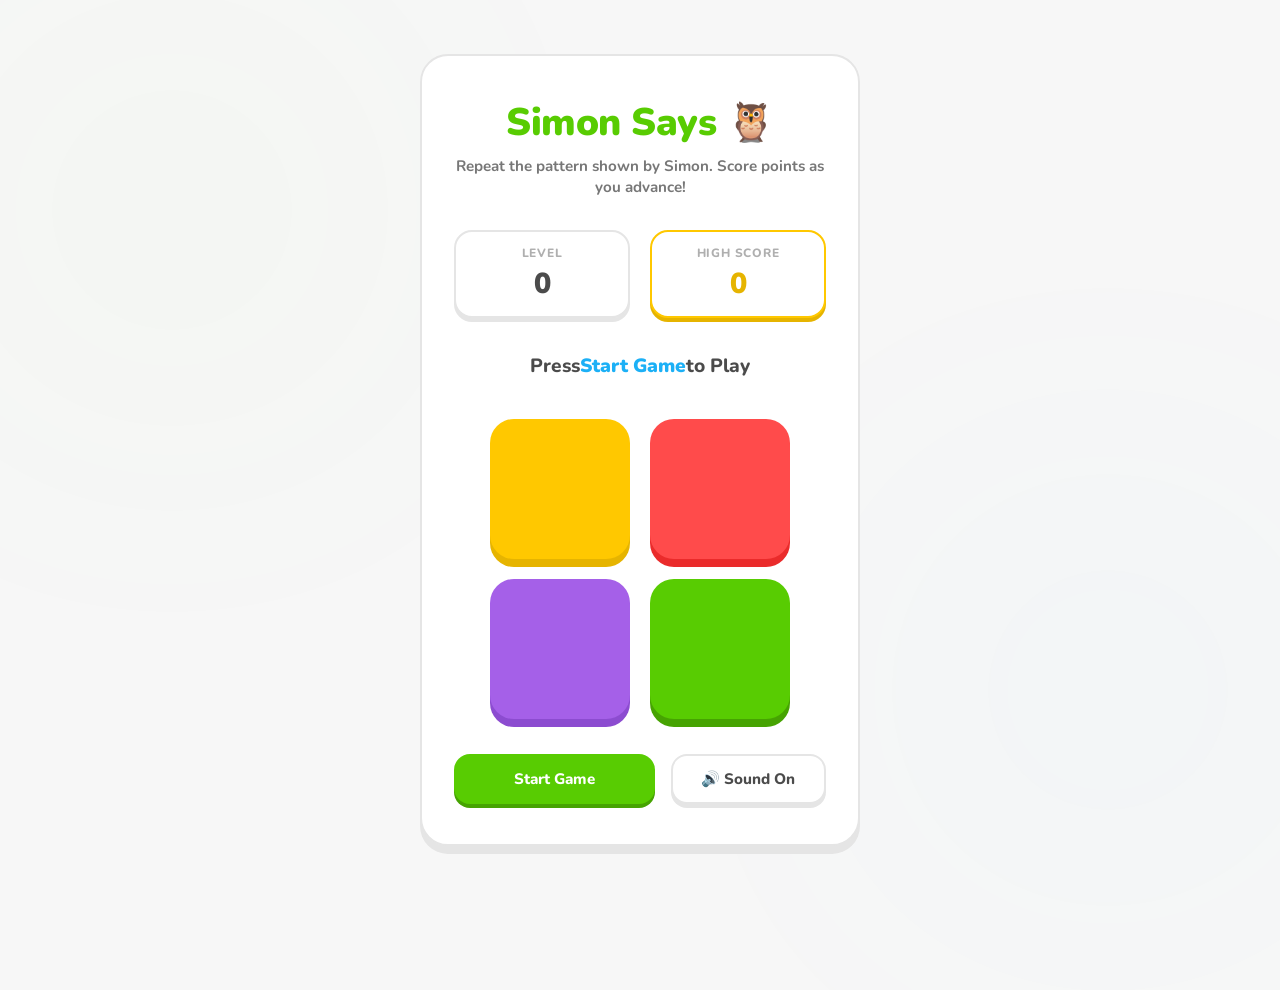
==== commit 05136ffd: "style: apply Duolingo theme to game board" ====
--- a/simon.html
+++ b/simon.html
@@ -3,279 +3,54 @@
 <head>
     <meta charset="UTF-8">
     <meta name="viewport" content="width=device-width, initial-scale=1.0">
-    <title>Simon Says 🦉 | Duolingo Edition</title>
-    <!-- Google Fonts Nunito for Duolingo friendly look -->
+    <title>Simon Says 🎮 | Duolingo Edition</title>
+    <!-- Google Fonts for beautiful rounded typography -->
     <link rel="preconnect" href="https://fonts.googleapis.com">
     <link rel="preconnect" href="https://fonts.gstatic.com" crossorigin>
     <link href="https://fonts.googleapis.com/css2?family=Nunito:wght@400;600;700;800;900&display=swap" rel="stylesheet">
     <link rel="stylesheet" href="simon.css">
 </head>
-<body class="light-theme">
+<body>
+    <!-- Ambient background glowing spheres -->
+    <div class="bg-glow glow-1"></div>
+    <div class="bg-glow glow-2"></div>
 
-    <div class="app-layout">
-        <!-- Sidebar Navigation (Desktop left / Mobile bottom) -->
-        <aside class="sidebar-nav" id="sidebar-nav">
-            <div class="sidebar-logo">
-                <span class="logo-owl">🦉</span>
-                <span class="logo-text">simon</span>
+    <div class="game-container" id="game-container">
+        <header>
+            <h1>Simon Says 🦉</h1>
+            <p class="tagline">Repeat the pattern shown by Simon. Score points as you advance!</p>
+        </header>
+
+        <!-- Scoreboard showing level and high score -->
+        <div class="scoreboard">
+            <div class="score-card">
+                <span class="score-label">LEVEL</span>
+                <span class="score-val" id="level-val">0</span>
             </div>
-            
-            <nav class="nav-links">
-                <button class="nav-item active" data-tab="learn" aria-label="Learn tab">
-                    <span class="nav-icon">🏠</span>
-                    <span class="nav-label">LEARN</span>
-                </button>
-                <button class="nav-item" data-tab="leaderboard" aria-label="Leaderboard tab">
-                    <span class="nav-icon">🏆</span>
-                    <span class="nav-label">LEADERBOARDS</span>
-                </button>
-                <button class="nav-item" data-tab="quests" aria-label="Quests tab">
-                    <span class="nav-icon">🎯</span>
-                    <span class="nav-label">QUESTS</span>
-                </button>
-                <button class="nav-item" data-tab="profile" aria-label="Profile tab">
-                    <span class="nav-icon">👤</span>
-                    <span class="nav-label">PROFILE</span>
-                </button>
-            </nav>
-        </aside>
+            <div class="score-card highlight">
+                <span class="score-label">HIGH SCORE</span>
+                <span class="score-val" id="high-score-val">0</span>
+            </div>
+        </div>
 
-        <!-- Main Content Area -->
-        <main class="main-content">
-            <!-- Central Game / Lesson Container -->
-            <div class="game-container" id="game-container">
-                
-                <!-- Lesson Top Bar Header -->
-                <header class="lesson-header">
-                    <button class="exit-btn" id="exit-btn" aria-label="Quit Lesson">✕</button>
-                    
-                    <div class="progress-bar-outer">
-                        <div class="progress-bar-inner" id="progress-bar-fill" style="width: 0%;"></div>
-                    </div>
-                    
-                    <div class="header-stats">
-                        <div class="stat-gems">
-                            <span class="stat-icon">💎</span>
-                            <span class="stat-val" id="gems-val">0</span>
-                        </div>
-                        <div class="stat-hearts">
-                            <span class="hearts-list" id="hearts-container">❤️ ❤️ ❤️</span>
-                        </div>
-                    </div>
-                </header>
+        <!-- Dynamic Game Status Text -->
+        <h2 id="status-text">Press <span class="accent">Start Game</span> to Play</h2>
 
-                <!-- Scrollable Tab Content Container -->
-                <div class="tab-content-container">
-                    
-                    <!-- 1. LEARN TAB SECTION -->
-                    <section class="tab-section active" id="learn-section">
-                        <!-- Duo Mascot & Speech Bubble Area -->
-                        <div class="mascot-speech-area">
-                            <div class="duo-mascot-container">
-                                <!-- Duo the Owl SVG with Custom Facial Expressions and Wing States -->
-                                <svg class="duo-owl neutral" id="duo-owl" viewBox="0 0 100 100" xmlns="http://www.w3.org/2000/svg">
-                                    <!-- Shadow -->
-                                    <ellipse cx="50" cy="92" rx="26" ry="6" fill="#e5e5e5" class="shadow-ellipse" />
-                                    <!-- Feet -->
-                                    <ellipse cx="40" cy="90" rx="7" ry="4" fill="#ff9600" />
-                                    <ellipse cx="60" cy="90" rx="7" ry="4" fill="#ff9600" />
-                                    <!-- Body -->
-                                    <path d="M 25,45 C 25,20 75,20 75,45 C 75,70 75,85 50,85 C 25,85 25,70 25,45 Z" fill="#78c800" />
-                                    <!-- Belly -->
-                                    <path d="M 33,52 C 33,38 67,38 67,52 C 67,66 67,80 50,80 C 33,80 33,66 33,52 Z" fill="#a5ed46" />
-                                    <!-- Breast Feathers -->
-                                    <path d="M 45,55 L 50,60 L 55,55" stroke="#78c800" stroke-width="2.5" stroke-linecap="round" stroke-linejoin="round" fill="none" />
-                                    <path d="M 40,65 L 45,70 L 50,65" stroke="#78c800" stroke-width="2.5" stroke-linecap="round" stroke-linejoin="round" fill="none" />
-                                    <path d="M 50,65 L 55,70 L 60,65" stroke="#78c800" stroke-width="2.5" stroke-linecap="round" stroke-linejoin="round" fill="none" />
-                                    
-                                    <!-- Eyes System -->
-                                    <g class="duo-eyes">
-                                        <!-- Left Eye -->
-                                        <circle cx="38" cy="40" r="11" fill="#ffffff" />
-                                        <circle class="duo-pupil" cx="38" cy="40" r="4" fill="#4b4b4b" />
-                                        <circle class="duo-pupil-highlight" cx="36" cy="38" r="1.5" fill="#ffffff" />
-                                        <!-- Right Eye -->
-                                        <circle cx="62" cy="40" r="11" fill="#ffffff" />
-                                        <circle class="duo-pupil" cx="62" cy="40" r="4" fill="#4b4b4b" />
-                                        <circle class="duo-pupil-highlight" cx="60" cy="38" r="1.5" fill="#ffffff" />
-                                    </g>
-                                    
-                                    <!-- Happy Eyes -->
-                                    <g class="duo-happy-eyes">
-                                        <path d="M 28,42 Q 38,32 48,42" stroke="#4b4b4b" stroke-width="3.5" stroke-linecap="round" fill="none" />
-                                        <path d="M 52,42 Q 62,32 72,42" stroke="#4b4b4b" stroke-width="3.5" stroke-linecap="round" fill="none" />
-                                    </g>
-                                    
-                                    <!-- Sad/Crying Eyes -->
-                                    <g class="duo-sad-eyes">
-                                        <path d="M 28,39 Q 38,47 48,39" stroke="#4b4b4b" stroke-width="3.5" stroke-linecap="round" fill="none" />
-                                        <path d="M 52,39 Q 62,47 72,39" stroke="#4b4b4b" stroke-width="3.5" stroke-linecap="round" fill="none" />
-                                        <!-- Tears -->
-                                        <path class="tear tear-l" d="M 38,46 C 38,46 35,53 35,55 C 35,57 36.5,58 38,58 C 39.5,58 41,57 41,55 C 41,53 38,46 38,46 Z" fill="#1cb0f6" />
-                                        <path class="tear tear-r" d="M 62,46 C 62,46 59,53 59,55 C 59,57 60.5,58 62,58 C 63.5,58 65,57 65,55 C 65,53 62,46 62,46 Z" fill="#1cb0f6" />
-                                    </g>
+        <!-- Interactive Simon Buttons -->
+        <div class="btn-container">
+            <button class="btn yellow" id="yellow" aria-label="Yellow pad"></button>
+            <button class="btn red" id="red" aria-label="Red pad"></button>
+            <button class="btn purple" id="purple" aria-label="Purple pad"></button>
+            <button class="btn green" id="green" aria-label="Green pad"></button>
+        </div>
 
-                                    <!-- Shocked Eyes -->
-                                    <g class="duo-shocked-eyes">
-                                        <circle cx="38" cy="40" r="11" fill="#ffffff" />
-                                        <circle cx="38" cy="40" r="6" fill="#ff4b4b" />
-                                        <circle cx="38" cy="40" r="2.5" fill="#ffffff" />
-                                        <circle cx="62" cy="40" r="11" fill="#ffffff" />
-                                        <circle cx="62" cy="40" r="6" fill="#ff4b4b" />
-                                        <circle cx="62" cy="40" r="2.5" fill="#ffffff" />
-                                    </g>
-                                    
-                                    <!-- Beaks -->
-                                    <polygon class="duo-closed-beak" points="46,45 54,45 50,54" fill="#ff9600" />
-                                    <polygon class="duo-open-beak" points="45,45 55,45 50,60" fill="#ea2b2b" />
-                                    
-                                    <!-- Wings -->
-                                    <path class="duo-left-wing" d="M 25,45 C 13,47 10,65 24,70" stroke="#78c800" stroke-width="9" stroke-linecap="round" fill="none" />
-                                    <path class="duo-right-wing" d="M 75,45 C 87,47 90,65 76,70" stroke="#78c800" stroke-width="9" stroke-linecap="round" fill="none" />
-                                </svg>
-                            </div>
-
-                            <div class="speech-bubble">
-                                <p id="status-text">Hi! I am Simon! Click <strong>Start Game</strong> or press <strong>Enter</strong> to challenge your memory!</p>
-                            </div>
-                        </div>
-
-                        <!-- 3D Tactile Simon Grid -->
-                        <div class="btn-container" id="simon-btn-grid">
-                            <button class="btn yellow" id="yellow" aria-label="Yellow pad">
-                                <span class="pad-key">1</span>
-                            </button>
-                            <button class="btn red" id="red" aria-label="Red pad">
-                                <span class="pad-key">2</span>
-                            </button>
-                            <button class="btn purple" id="purple" aria-label="Purple pad">
-                                <span class="pad-key">3</span>
-                            </button>
-                            <button class="btn green" id="green" aria-label="Green pad">
-                                <span class="pad-key">4</span>
-                            </button>
-                        </div>
-                    </section>
-
-                    <!-- 2. LEADERBOARDS SECTION -->
-                    <section class="tab-section" id="leaderboard-section">
-                        <div class="section-title-bar">
-                            <h2>🏆 Diamond League</h2>
-                            <p>Compete with active memory wizards around the globe!</p>
-                        </div>
-
-                        <div class="leaderboard-list" id="leaderboard-list">
-                            <!-- Leaderboard list will be injected here dynamically -->
-                        </div>
-                    </section>
-
-                    <!-- 3. QUESTS SECTION -->
-                    <section class="tab-section" id="quests-section">
-                        <div class="section-title-bar">
-                            <h2>🎯 Daily Challenges</h2>
-                            <p>Complete quests to win extra gems and experience points!</p>
-                        </div>
-
-                        <div class="quests-list" id="quests-list">
-                            <!-- Quests will be injected dynamically -->
-                        </div>
-                    </section>
-
-                    <!-- 4. PROFILE SECTION -->
-                    <section class="tab-section" id="profile-section">
-                        <div class="profile-card">
-                            <div class="profile-avatar">🦉</div>
-                            <div class="profile-info">
-                                <h2 class="profile-name">Memory Student</h2>
-                                <p class="profile-joined">Joined SimonSays Academy today</p>
-                            </div>
-                        </div>
-
-                        <h3 class="subsection-title">My Progress Stats</h3>
-                        <div class="profile-stats-grid">
-                            <div class="stat-card">
-                                <span class="card-icon">👑</span>
-                                <span class="card-val" id="profile-high-score">0</span>
-                                <span class="card-lbl">HIGH LEVEL</span>
-                            </div>
-                            <div class="stat-card">
-                                <span class="card-icon">⚡</span>
-                                <span class="card-val" id="profile-total-xp">0</span>
-                                <span class="card-lbl">TOTAL XP</span>
-                            </div>
-                            <div class="stat-card">
-                                <span class="card-icon">📚</span>
-                                <span class="card-val" id="profile-games-played">0</span>
-                                <span class="card-lbl">LESSONS RUN</span>
-                            </div>
-                        </div>
-
-                        <h3 class="subsection-title">Preferences</h3>
-                        <div class="settings-list">
-                            <div class="setting-item">
-                                <div class="setting-info">
-                                    <span class="setting-title">Sound Effects</span>
-                                    <span class="setting-desc">Play sweet synthesizer tones during play</span>
-                                </div>
-                                <button id="sound-btn" class="toggle-switch-btn active">
-                                    <span id="sound-icon">🔊</span> <span id="sound-text">Sound On</span>
-                                </button>
-                            </div>
-                            <div class="setting-item">
-                                <div class="setting-info">
-                                    <span class="setting-title">App Theme</span>
-                                    <span class="setting-desc">Choose between Duolingo light and dark styling</span>
-                                </div>
-                                <button id="theme-toggle-btn" class="theme-btn">
-                                    ☀️ Light Mode
-                                </button>
-                            </div>
-                        </div>
-                    </section>
-
-                </div>
-
-                <!-- Sticky Bottom Slide-up Footer (Duo Action Panel) -->
-                <footer class="feedback-footer" id="feedback-footer">
-                    <div class="footer-content-wrapper">
-                        <div class="footer-message" id="footer-message">
-                            <!-- Injected feedback text (e.g. Correct! or Incorrect!) -->
-                        </div>
-                        <div class="footer-action">
-                            <button id="start-btn" class="action-btn primary-action">Start Game</button>
-                        </div>
-                    </div>
-                </footer>
-
-            </div>
-
-            <!-- Right Widget Sidebars (Desktop viewports only) -->
-            <aside class="right-widgets-panel">
-                <div class="widget-card scoreboard-widget">
-                    <h3>Current Lesson</h3>
-                    <div class="widget-stats">
-                        <div class="widget-stat">
-                            <span class="label">LEVEL</span>
-                            <span class="value" id="level-val">0</span>
-                        </div>
-                        <div class="widget-stat">
-                            <span class="label">HIGH SCORE</span>
-                            <span class="value" id="high-score-val">0</span>
-                        </div>
-                    </div>
-                </div>
-
-                <div class="widget-card quests-widget">
-                    <div class="widget-header">
-                        <h3>Quests Progress</h3>
-                        <button class="view-all-link" data-go-tab="quests">View All</button>
-                    </div>
-                    <div class="widget-quests-list" id="widget-quests-list">
-                        <!-- Tiny quest progress indicators -->
-                    </div>
-                </div>
-            </aside>
-        </main>
+        <!-- Controls for Game start and sound customization -->
+        <div class="control-panel">
+            <button id="start-btn" class="action-btn start">Start Game</button>
+            <button id="sound-btn" class="action-btn sound-toggle">
+                <span id="sound-icon">🔊</span> <span id="sound-text">Sound On</span>
+            </button>
+        </div>
     </div>
 
     <script src="simon.js"></script>
--- a/simon.css
+++ b/simon.css
@@ -1,6 +1,6 @@
 /* 
    ==========================================================================
-   Simon Says CSS Design System - Duolingo Edition
+   Simon Says CSS Design System - Duolingo Theme
    ==========================================================================
 */
 
@@ -21,58 +21,16 @@
     --color-purple: #a560e8;
     --color-purple-shadow: #8c4cd0;
     
-    --color-orange: #ff9600;
-    --color-orange-shadow: #e68500;
-    
     --color-grey: #e5e5e5;
     --color-grey-shadow: #afafaf;
-    
-    /* Animation Timings */
-    --transition-fast: 0.1s cubic-bezier(0.4, 0, 0.2, 1);
-    --transition-normal: 0.2s cubic-bezier(0.4, 0, 0.2, 1);
-    --transition-slow: 0.4s cubic-bezier(0.4, 0, 0.2, 1);
-}
-
-/* Light Theme Variables */
-.light-theme {
+
+    /* Theme colors */
     --bg-body: #f7f7f7;
-    --bg-app: #ffffff;
     --bg-card: #ffffff;
     --text-primary: #4b4b4b;
     --text-secondary: #777777;
     --text-light: #afafaf;
-    --border-main: 2px solid #e5e5e5;
-    --border-color-raw: #e5e5e5;
-    --hover-bg: #f1f1f1;
-    
-    /* Footer variables */
-    --footer-bg-idle: #ffffff;
-    --footer-border-idle: #e5e5e5;
-    --footer-bg-correct: #d7ffb8;
-    --footer-text-correct: #58a700;
-    --footer-bg-incorrect: #ffd8d8;
-    --footer-text-incorrect: #ea2b2b;
-}
-
-/* Dark Theme Variables */
-.dark-theme {
-    --bg-body: #131f24;
-    --bg-app: #202f36;
-    --bg-card: #202f36;
-    --text-primary: #f1f7fb;
-    --text-secondary: #afafaf;
-    --text-light: #777777;
-    --border-main: 2px solid #37464f;
-    --border-color-raw: #37464f;
-    --hover-bg: #2b3d45;
-    
-    /* Footer variables */
-    --footer-bg-idle: #202f36;
-    --footer-border-idle: #37464f;
-    --footer-bg-correct: #203f16;
-    --footer-text-correct: #a5ed46;
-    --footer-bg-incorrect: #4c1c1c;
-    --footer-text-incorrect: #ff4b4b;
+    --border-color: #e5e5e5;
 }
 
 /* Resets and Base Styles */
@@ -82,463 +40,152 @@
     box-sizing: border-box;
     font-family: 'Nunito', sans-serif;
     -webkit-font-smoothing: antialiased;
-    -moz-osx-font-smoothing: grayscale;
 }
 
 body {
     min-height: 100vh;
     background-color: var(--bg-body);
     color: var(--text-primary);
-    transition: background-color var(--transition-normal), color var(--transition-normal);
+    display: flex;
+    justify-content: center;
+    align-items: center;
+    position: relative;
     overflow-x: hidden;
-}
-
-/* Master Responsive App Layout */
-.app-layout {
-    display: grid;
-    grid-template-columns: 256px 1fr;
-    min-height: 100vh;
-    max-width: 1440px;
-    margin: 0 auto;
-}
-
-/* 
-   ==========================================================================
-   LEFT SIDEBAR (Desktop Side Navigation / Mobile Bottom Tab Bar)
-   ==========================================================================
-*/
-.sidebar-nav {
-    background-color: var(--bg-app);
-    border-right: var(--border-main);
-    padding: 24px 16px;
+    padding: 1.5rem;
+}
+
+/* Ambient Background Glow Spheres (Tuned down for light mode) */
+.bg-glow {
+    position: absolute;
+    width: 600px;
+    height: 600px;
+    border-radius: 50%;
+    filter: blur(160px);
+    opacity: 0.06;
+    z-index: -1;
+    pointer-events: none;
+    animation: float-bg 20s infinite alternate ease-in-out;
+}
+
+.glow-1 {
+    background: radial-gradient(circle, var(--color-green) 0%, transparent 70%);
+    top: -10%;
+    left: -10%;
+}
+
+.glow-2 {
+    background: radial-gradient(circle, var(--color-blue) 0%, transparent 70%);
+    bottom: -10%;
+    right: -10%;
+    animation-delay: -10s;
+}
+
+@keyframes float-bg {
+    0% { transform: translate(0, 0) scale(1); }
+    100% { transform: translate(50px, 30px) scale(1.1); }
+}
+
+/* Main Container - Duolingo 3D Card Panel */
+.game-container {
+    width: 100%;
+    max-width: 440px;
+    background: var(--bg-card);
+    border: 2px solid var(--border-color);
+    border-radius: 28px;
+    padding: 2.5rem 2rem;
+    box-shadow: 0 8px 0 var(--border-color);
+    text-align: center;
+    z-index: 10;
+}
+
+/* Header & Typography */
+header h1 {
+    font-size: 2.4rem;
+    font-weight: 900;
+    color: var(--color-green);
+    margin-bottom: 0.4rem;
+    letter-spacing: -0.5px;
+}
+
+header .tagline {
+    font-size: 0.95rem;
+    color: var(--text-secondary);
+    margin-bottom: 2rem;
+    font-weight: 700;
+    line-height: 1.4;
+}
+
+/* Scoreboard */
+.scoreboard {
+    display: flex;
+    justify-content: center;
+    gap: 1.25rem;
+    margin-bottom: 1.8rem;
+}
+
+.score-card {
+    flex: 1;
+    background: var(--bg-card);
+    border: 2px solid var(--border-color);
+    border-radius: 18px;
+    padding: 0.8rem 1rem;
     display: flex;
     flex-direction: column;
-    gap: 32px;
-    z-index: 100;
-    position: sticky;
-    top: 0;
-    height: 100vh;
-    transition: background-color var(--transition-normal), border var(--transition-normal);
-}
-
-.sidebar-logo {
-    display: flex;
     align-items: center;
-    gap: 8px;
-    padding-left: 12px;
-}
-
-.logo-owl {
-    font-size: 2rem;
-}
-
-.logo-text {
+    box-shadow: 0 4px 0 var(--border-color);
+}
+
+.score-card.highlight {
+    border-color: var(--color-yellow);
+    box-shadow: 0 4px 0 var(--color-yellow-shadow);
+}
+
+.score-label {
+    font-size: 0.75rem;
+    color: var(--text-light);
+    letter-spacing: 0.8px;
+    font-weight: 800;
+    margin-bottom: 0.2rem;
+}
+
+.score-val {
     font-size: 1.8rem;
     font-weight: 900;
-    color: var(--color-green);
-    letter-spacing: -1px;
-}
-
-.nav-links {
-    display: flex;
-    flex-direction: column;
-    gap: 8px;
-}
-
-.nav-item {
+    color: var(--text-primary);
+}
+
+.score-card.highlight .score-val {
+    color: var(--color-yellow-shadow);
+}
+
+/* Status Indicator */
+h2 {
+    font-size: 1.2rem;
+    font-weight: 800;
+    color: var(--text-primary);
+    margin-bottom: 2rem;
+    min-height: 2.5rem;
     display: flex;
     align-items: center;
-    gap: 16px;
-    padding: 14px 20px;
-    background: none;
-    border: 2px solid transparent;
-    border-radius: 16px;
-    cursor: pointer;
-    text-align: left;
-    width: 100%;
-    outline: none;
-    transition: background-color var(--transition-fast), border-color var(--transition-fast);
-}
-
-.nav-icon {
-    font-size: 1.4rem;
-}
-
-.nav-label {
-    font-size: 0.95rem;
-    font-weight: 800;
-    color: var(--text-secondary);
-    letter-spacing: 0.8px;
-}
-
-.nav-item:hover {
-    background-color: var(--hover-bg);
-}
-
-.nav-item.active {
-    background-color: var(--hover-bg);
-    border-color: var(--border-color-raw);
-}
-
-.nav-item.active .nav-label {
+    justify-content: center;
+    line-height: 1.4;
+}
+
+h2 .accent {
     color: var(--color-blue);
-}
-
-/* 
-   ==========================================================================
-   MAIN CONTENT AREA (Double Column for Lesson & Widgets)
-   ==========================================================================
-*/
-.main-content {
-    display: grid;
-    grid-template-columns: 1fr 340px;
-    height: 100vh;
-    overflow: hidden;
-}
-
-/* Central Lesson Board Container */
-.game-container {
-    display: flex;
-    flex-direction: column;
-    height: 100vh;
-    background-color: var(--bg-app);
-    position: relative;
-    border-right: var(--border-main);
-    transition: background-color var(--transition-normal), border var(--transition-normal);
-}
-
-/* Lesson Header Bar (Top bar) */
-.lesson-header {
-    height: 70px;
-    padding: 0 40px;
-    display: flex;
-    align-items: center;
-    justify-content: space-between;
-    gap: 24px;
-    border-bottom: var(--border-main);
-    flex-shrink: 0;
-    transition: border var(--transition-normal);
-}
-
-.exit-btn {
-    background: none;
-    border: none;
-    font-size: 1.4rem;
-    font-weight: 700;
-    color: var(--text-light);
-    cursor: pointer;
-    outline: none;
-    transition: color var(--transition-fast);
-}
-
-.exit-btn:hover {
-    color: var(--text-primary);
-}
-
-/* Rounded progress bar (Duolingo style) */
-.progress-bar-outer {
-    flex: 1;
-    height: 16px;
-    background-color: var(--hover-bg);
-    border-radius: 99px;
-    overflow: hidden;
-    position: relative;
-}
-
-.progress-bar-inner {
-    height: 100%;
-    background: linear-gradient(180deg, #78c800 0%, #58cc02 100%);
-    border-radius: 99px;
-    transition: width var(--transition-slow) cubic-bezier(0.4, 0, 0.2, 1);
-    position: relative;
-}
-
-/* Shiny reflection bar on progress fill */
-.progress-bar-inner::after {
-    content: '';
-    position: absolute;
-    top: 3px;
-    left: 4px;
-    right: 4px;
-    height: 4px;
-    background: rgba(255, 255, 255, 0.35);
-    border-radius: 99px;
-}
-
-.header-stats {
-    display: flex;
-    align-items: center;
-    gap: 16px;
-}
-
-.stat-gems, .stat-hearts {
-    display: flex;
-    align-items: center;
-    gap: 6px;
-    font-weight: 800;
-}
-
-.stat-gems {
-    color: var(--color-blue);
-    font-size: 1.1rem;
-}
-
-.hearts-list {
-    font-size: 1.25rem;
-    letter-spacing: 2px;
-    display: inline-block;
-    transition: transform var(--transition-normal);
-}
-
-.heart-lost-pop {
-    animation: heart-pop 0.4s cubic-bezier(0.175, 0.885, 0.32, 1.275);
-}
-
-@keyframes heart-pop {
-    0% { transform: scale(1); }
-    50% { transform: scale(1.4); }
-    100% { transform: scale(1); }
-}
-
-/* 
-   ==========================================================================
-   TAB CONTENT SECTIONS
-   ==========================================================================
-*/
-.tab-content-container {
-    flex: 1;
-    overflow-y: auto;
-    padding: 40px 60px;
-    padding-bottom: 140px; /* footer offset */
-    display: flex;
-    flex-direction: column;
-    scrollbar-width: thin;
-}
-
-.tab-section {
-    display: none;
-    flex-direction: column;
-    align-items: center;
-    width: 100%;
-    animation: fade-in 0.25s ease-out;
-}
-
-.tab-section.active {
-    display: flex;
-}
-
-@keyframes fade-in {
-    from { opacity: 0; transform: translateY(8px); }
-    to { opacity: 1; transform: translateY(0); }
-}
-
-/* Section Title formatting */
-.section-title-bar {
-    width: 100%;
-    max-width: 600px;
-    margin-bottom: 24px;
-}
-
-.section-title-bar h2 {
-    font-size: 1.6rem;
     font-weight: 900;
-    margin-bottom: 4px;
-}
-
-.section-title-bar p {
-    color: var(--text-secondary);
-    font-size: 0.95rem;
-}
-
-/* 
-   ==========================================================================
-   1. LEARN TAB: Mascot and Simon Game Board
-   ==========================================================================
-*/
-.mascot-speech-area {
-    display: flex;
-    align-items: center;
-    gap: 24px;
-    width: 100%;
-    max-width: 580px;
-    margin-bottom: 40px;
-}
-
-.duo-mascot-container {
-    width: 120px;
-    height: 120px;
-    flex-shrink: 0;
-    position: relative;
-}
-
-.duo-owl {
-    width: 100%;
-    height: 100%;
-    animation: mascot-breathe 3s infinite ease-in-out;
-}
-
-@keyframes mascot-breathe {
-    0%, 100% { transform: translateY(0) scaleY(1); }
-    50% { transform: translateY(-4px) scaleY(0.97); }
-}
-
-/* Speech Bubble styling */
-.speech-bubble {
-    background-color: var(--bg-app);
-    border: var(--border-main);
-    border-radius: 20px;
-    padding: 16px 20px;
-    position: relative;
-    flex-grow: 1;
-    box-shadow: 0 4px 0 var(--border-color-raw);
-    transition: background-color var(--transition-normal), border var(--transition-normal), box-shadow var(--transition-normal);
-}
-
-/* Bubble tail arrow pointing left to Mascot */
-.speech-bubble::before {
-    content: '';
-    position: absolute;
-    left: -12px;
-    top: 50%;
-    transform: translateY(-50%) rotate(45deg);
-    width: 18px;
-    height: 18px;
-    background-color: var(--bg-app);
-    border-left: var(--border-main);
-    border-bottom: var(--border-main);
-    box-shadow: -2px 2px 0 0 transparent;
-    transition: background-color var(--transition-normal), border var(--transition-normal);
-}
-
-.speech-bubble p {
-    font-size: 1.05rem;
-    font-weight: 700;
-    line-height: 1.4;
-    color: var(--text-primary);
-}
-
-/* SVG Duo Expressions Visibility Rules */
-.duo-owl.neutral .duo-happy-eyes,
-.duo-owl.neutral .duo-sad-eyes,
-.duo-owl.neutral .duo-shocked-eyes,
-.duo-owl.neutral .duo-open-beak {
-    display: none;
-}
-
-/* Happy cheering state */
-.duo-owl.happy .duo-eyes,
-.duo-owl.happy .duo-sad-eyes,
-.duo-owl.happy .duo-shocked-eyes,
-.duo-owl.happy .duo-closed-beak {
-    display: none;
-}
-.duo-owl.happy .duo-happy-eyes,
-.duo-owl.happy .duo-open-beak {
-    display: block;
-}
-.duo-owl.happy .duo-left-wing {
-    animation: wing-flap-left 0.4s infinite alternate ease-in-out;
-    transform-origin: 25px 45px;
-}
-.duo-owl.happy .duo-right-wing {
-    animation: wing-flap-right 0.4s infinite alternate ease-in-out;
-    transform-origin: 75px 45px;
-}
-.duo-owl.happy {
-    animation: mascot-happy-jump 0.5s infinite alternate ease-out;
-}
-
-/* Sad failure state */
-.duo-owl.sad .duo-eyes,
-.duo-owl.sad .duo-happy-eyes,
-.duo-owl.sad .duo-shocked-eyes,
-.duo-owl.sad .duo-open-beak {
-    display: none;
-}
-.duo-owl.sad .duo-sad-eyes,
-.duo-owl.sad .duo-closed-beak {
-    display: block;
-}
-.duo-owl.sad .tear-l {
-    animation: tear-fall 1.5s infinite linear;
-}
-.duo-owl.sad .tear-r {
-    animation: tear-fall 1.5s infinite linear 0.75s;
-}
-.duo-owl.sad .duo-left-wing,
-.duo-owl.sad .duo-right-wing {
-    transform: translateY(4px) rotate(10deg);
-}
-
-/* Shocked state */
-.duo-owl.shocked .duo-eyes,
-.duo-owl.shocked .duo-happy-eyes,
-.duo-owl.shocked .duo-sad-eyes,
-.duo-owl.shocked .duo-closed-beak {
-    display: none;
-}
-.duo-owl.shocked .duo-shocked-eyes,
-.duo-owl.shocked .duo-open-beak {
-    display: block;
-}
-.duo-owl.shocked {
-    animation: mascot-shiver 0.1s infinite;
-}
-
-/* Eye Blinking */
-.duo-owl.neutral .duo-eyes {
-    animation: eyes-blink 6s infinite;
-    transform-origin: 50px 40px;
-}
-
-/* Mascot SVG Animations keyframes */
-@keyframes eyes-blink {
-    0%, 94%, 98%, 100% { transform: scaleY(1); }
-    96% { transform: scaleY(0.1); }
-}
-
-@keyframes wing-flap-left {
-    from { transform: rotate(0deg); }
-    to { transform: rotate(45deg); }
-}
-
-@keyframes wing-flap-right {
-    from { transform: rotate(0deg); }
-    to { transform: rotate(-45deg); }
-}
-
-@keyframes mascot-happy-jump {
-    from { transform: translateY(0); }
-    to { transform: translateY(-16px); }
-}
-
-@keyframes tear-fall {
-    0% { transform: translateY(-2px) scale(0.6); opacity: 0; }
-    30% { opacity: 1; }
-    80%, 100% { transform: translateY(20px) scale(1.1); opacity: 0; }
-}
-
-@keyframes mascot-shiver {
-    0%, 100% { transform: translate(0, 0); }
-    25% { transform: translate(-2px, 1px); }
-    50% { transform: translate(1px, -2px); }
-    75% { transform: translate(-1px, -1px); }
-}
-
-/* 
-   ==========================================================================
-   3D TACTILE SIMON GAME BUTTON CONTAINER
-   ==========================================================================
-*/
+}
+
+/* Simon Pads Grid */
 .btn-container {
     display: grid;
-    grid-template-columns: repeat(2, minmax(130px, 160px));
-    gap: 20px;
-    margin-bottom: 20px;
-    justify-content: center;
-    width: 100%;
-}
-
+    grid-template-columns: repeat(2, minmax(110px, 140px));
+    gap: 1.25rem;
+    justify-content: center;
+    margin-bottom: 2.2rem;
+}
+
+/* Simon Buttons - Tactile 3D Pads */
 .btn {
     aspect-ratio: 1;
     border-radius: 24px;
@@ -546,778 +193,146 @@
     cursor: pointer;
     position: relative;
     outline: none;
-    display: flex;
-    align-items: flex-end;
-    justify-content: flex-end;
-    padding: 16px;
-    transition: transform var(--transition-fast), box-shadow var(--transition-fast);
-}
-
-.pad-key {
-    background: rgba(255, 255, 255, 0.3);
-    border-radius: 50%;
-    width: 28px;
-    height: 28px;
-    display: flex;
-    align-items: center;
-    justify-content: center;
-    font-size: 0.85rem;
-    font-weight: 800;
-    color: rgba(0, 0, 0, 0.45);
-}
-
-/* Custom 3D tactile color variations */
+    transition: transform 0.1s ease, box-shadow 0.1s ease;
+}
+
+/* Colors and Gradients for Buttons */
 .yellow {
     background-color: var(--color-yellow);
     box-shadow: 0 8px 0 var(--color-yellow-shadow);
 }
+
 .red {
     background-color: var(--color-red);
     box-shadow: 0 8px 0 var(--color-red-shadow);
 }
+
 .purple {
     background-color: var(--color-purple);
     box-shadow: 0 8px 0 var(--color-purple-shadow);
 }
+
 .green {
     background-color: var(--color-green);
     box-shadow: 0 8px 0 var(--color-green-shadow);
 }
 
-/* Button Press Down Animations & Hovers */
+/* Interactive States: Hover & Active */
 .btn:hover {
     filter: brightness(1.05);
 }
 
 .btn:active, .btn.userflash {
     transform: translateY(8px);
-    box-shadow: 0 0px 0 transparent;
-}
-
-/* Simon Flashing Effect */
-.btn.flash {
-    filter: brightness(1.3) saturate(1.2);
+    box-shadow: 0 0 0 transparent;
+}
+
+/* Game Flash Animation (Triggered by Simon) */
+.flash {
+    filter: brightness(1.25);
     transform: translateY(4px);
-    box-shadow: 0 4px 0 rgba(0,0,0,0.1);
-}
-
-/* Lock inputs during Simon's play turn */
-.simon-turn-active {
-    pointer-events: none;
-}
-.simon-turn-active .btn {
-    cursor: default;
-}
-
-/* 
-   ==========================================================================
-   BOTTOM DYNAMIC ACTION FEEDBACK FOOTER
-   ==========================================================================
-*/
-.feedback-footer {
-    position: absolute;
-    bottom: 0;
-    left: 0;
-    right: 0;
-    padding: 24px 40px;
-    background-color: var(--footer-bg-idle);
-    border-top: var(--border-main);
-    display: flex;
-    justify-content: center;
-    align-items: center;
-    z-index: 50;
-    transition: transform var(--transition-normal), background-color var(--transition-normal), border var(--transition-normal);
-}
-
-.footer-content-wrapper {
-    width: 100%;
-    max-width: 600px;
-    display: flex;
-    justify-content: space-between;
-    align-items: center;
-    gap: 20px;
-}
-
-.footer-message {
-    display: flex;
-    align-items: center;
-    gap: 16px;
-    flex-grow: 1;
-}
-
-.footer-msg-icon {
-    font-size: 2.2rem;
-    line-height: 1;
-}
-
-.footer-msg-title {
-    font-size: 1.3rem;
-    font-weight: 900;
-    margin-bottom: 2px;
-}
-
-.footer-msg-desc {
+    box-shadow: 0 4px 0 rgba(0, 0, 0, 0.15);
+}
+
+/* Control Panel & Buttons */
+.control-panel {
+    display: flex;
+    justify-content: center;
+    gap: 1rem;
+}
+
+.action-btn {
+    padding: 0.8rem 1.6rem;
+    border-radius: 16px;
     font-size: 0.95rem;
-    font-weight: 700;
-}
-
-/* Action button configurations */
-.action-btn {
+    font-weight: 800;
+    cursor: pointer;
     border: none;
-    border-radius: 16px;
-    font-size: 1rem;
-    font-weight: 800;
-    letter-spacing: 0.8px;
-    cursor: pointer;
     outline: none;
-    display: inline-block;
-    text-align: center;
-    transition: transform var(--transition-fast), box-shadow var(--transition-fast);
-}
-
-.primary-action {
+    transition: transform 0.1s, box-shadow 0.1s;
+}
+
+.action-btn.start {
     background-color: var(--color-green);
     color: white;
     box-shadow: 0 4px 0 var(--color-green-shadow);
-    padding: 16px 40px;
-}
-
-.primary-action:hover {
+    flex: 1.5;
+}
+
+.action-btn.start:hover {
     filter: brightness(1.05);
 }
 
-.primary-action:active {
+.action-btn.start:active {
     transform: translateY(4px);
     box-shadow: 0 0 0 transparent;
 }
 
-/* Footer Level Modifier states */
-.feedback-footer.state-correct {
-    background-color: var(--footer-bg-correct);
-    border-top-color: transparent;
-}
-
-.feedback-footer.state-correct .footer-msg-title {
-    color: var(--footer-text-correct);
-}
-
-.feedback-footer.state-correct .footer-msg-desc {
-    color: var(--footer-text-correct);
-}
-
-.feedback-footer.state-correct .primary-action {
-    background-color: var(--color-green);
-    box-shadow: 0 4px 0 var(--color-green-shadow);
-}
-
-.feedback-footer.state-incorrect {
-    background-color: var(--footer-bg-incorrect);
-    border-top-color: transparent;
-    animation: shake-footer 0.4s;
-}
-
-.feedback-footer.state-incorrect .footer-msg-title {
-    color: var(--footer-text-incorrect);
-}
-
-.feedback-footer.state-incorrect .footer-msg-desc {
-    color: var(--footer-text-incorrect);
-}
-
-.feedback-footer.state-incorrect .primary-action {
-    background-color: var(--color-red);
-    box-shadow: 0 4px 0 var(--color-red-shadow);
-}
-
-/* Keyframes for Footer Error Shaking */
-@keyframes shake-footer {
-    0%, 100% { transform: translateX(0); }
-    20%, 60% { transform: translateX(-8px); }
-    40%, 80% { transform: translateX(8px); }
-}
-
-/* 
-   ==========================================================================
-   2. LEADERBOARDS TAB LAYOUT
-   ==========================================================================
-*/
-.leaderboard-list {
-    width: 100%;
-    max-width: 600px;
-    display: flex;
-    flex-direction: column;
-    gap: 12px;
-    margin-top: 12px;
-}
-
-.leaderboard-row {
-    display: flex;
-    align-items: center;
-    padding: 16px 20px;
+.action-btn.sound-toggle {
     background-color: var(--bg-card);
-    border: var(--border-main);
-    border-radius: 16px;
-    transition: background-color var(--transition-normal), border var(--transition-normal);
-}
-
-.row-rank {
-    font-size: 1.1rem;
-    font-weight: 900;
-    width: 36px;
-    color: var(--text-light);
-}
-
-/* Ranks colors highlights */
-.leaderboard-row:nth-child(1) .row-rank { color: var(--color-yellow); }
-.leaderboard-row:nth-child(2) .row-rank { color: var(--color-grey-shadow); }
-.leaderboard-row:nth-child(3) .row-rank { color: var(--color-orange); }
-
-.row-avatar {
-    font-size: 1.6rem;
-    margin-right: 16px;
-    width: 42px;
-    height: 42px;
-    background-color: var(--hover-bg);
-    border-radius: 50%;
-    display: flex;
-    align-items: center;
-    justify-content: center;
-    transition: background-color var(--transition-normal);
-}
-
-.row-name {
-    font-weight: 800;
-    font-size: 1.05rem;
-    flex-grow: 1;
-}
-
-.row-xp {
-    font-weight: 800;
-    color: var(--text-secondary);
-    font-size: 0.95rem;
-}
-
-.leaderboard-row.highlight-self {
-    border-color: var(--color-blue);
-    background-color: rgba(28, 176, 246, 0.05);
-}
-
-.leaderboard-row.highlight-self .row-name {
-    color: var(--color-blue);
-}
-
-/* 
-   ==========================================================================
-   3. QUESTS TAB LAYOUT
-   ==========================================================================
-*/
-.quests-list {
-    width: 100%;
-    max-width: 600px;
-    display: flex;
-    flex-direction: column;
-    gap: 16px;
-    margin-top: 12px;
-}
-
-.quest-card {
-    display: flex;
-    align-items: center;
-    gap: 20px;
-    padding: 20px;
-    background-color: var(--bg-card);
-    border: var(--border-main);
-    border-radius: 20px;
-    transition: background-color var(--transition-normal), border var(--transition-normal);
-}
-
-.quest-icon {
-    font-size: 2.2rem;
-}
-
-.quest-details {
-    flex-grow: 1;
-}
-
-.quest-title {
-    font-size: 1.1rem;
-    font-weight: 800;
-    margin-bottom: 4px;
-}
-
-.quest-progress-wrap {
-    display: flex;
-    align-items: center;
-    gap: 12px;
-}
-
-.quest-progress-bg {
-    flex-grow: 1;
-    height: 12px;
-    background-color: var(--hover-bg);
-    border-radius: 99px;
-    overflow: hidden;
-    transition: background-color var(--transition-normal);
-}
-
-.quest-progress-fill {
-    height: 100%;
-    background-color: var(--color-orange);
-    border-radius: 99px;
-    transition: width var(--transition-slow) ease-out;
-}
-
-.quest-progress-text {
-    font-size: 0.85rem;
-    font-weight: 800;
-    color: var(--text-light);
-    white-space: nowrap;
-}
-
-.quest-reward {
-    font-weight: 800;
-    color: var(--color-blue);
-    font-size: 0.95rem;
-    display: flex;
-    align-items: center;
-    gap: 4px;
-}
-
-/* Completed quest style overrides */
-.quest-card.completed .quest-progress-fill {
-    background-color: var(--color-green);
-}
-.quest-card.completed .quest-progress-text {
-    color: var(--color-green);
-}
-
-/* 
-   ==========================================================================
-   4. PROFILE TAB LAYOUT
-   ==========================================================================
-*/
-.profile-card {
-    display: flex;
-    align-items: center;
-    gap: 24px;
-    width: 100%;
-    max-width: 600px;
-    padding: 24px 0;
-    border-bottom: var(--border-main);
-    margin-bottom: 24px;
-    transition: border var(--transition-normal);
-}
-
-.profile-avatar {
-    font-size: 3.5rem;
-    width: 80px;
-    height: 80px;
-    background-color: var(--hover-bg);
-    border-radius: 50%;
-    display: flex;
-    align-items: center;
-    justify-content: center;
-    border: var(--border-main);
-    transition: background-color var(--transition-normal), border var(--transition-normal);
-}
-
-.profile-name {
-    font-size: 1.6rem;
-    font-weight: 900;
-}
-
-.profile-joined {
-    color: var(--text-light);
-    font-size: 0.9rem;
-}
-
-.subsection-title {
-    width: 100%;
-    max-width: 600px;
-    font-size: 1.25rem;
-    font-weight: 900;
-    margin-top: 16px;
-    margin-bottom: 16px;
-}
-
-.profile-stats-grid {
-    display: grid;
-    grid-template-columns: repeat(3, 1fr);
-    gap: 16px;
-    width: 100%;
-    max-width: 600px;
-    margin-bottom: 32px;
-}
-
-.stat-card {
-    border: var(--border-main);
-    border-radius: 20px;
-    padding: 16px;
-    display: flex;
-    flex-direction: column;
-    align-items: center;
-    text-align: center;
-    background-color: var(--bg-card);
-    transition: background-color var(--transition-normal), border var(--transition-normal);
-}
-
-.stat-card .card-icon {
-    font-size: 1.8rem;
-    margin-bottom: 6px;
-}
-
-.stat-card .card-val {
-    font-size: 1.4rem;
-    font-weight: 900;
-    margin-bottom: 2px;
-}
-
-.stat-card .card-lbl {
-    font-size: 0.75rem;
-    font-weight: 800;
-    color: var(--text-light);
-    letter-spacing: 0.5px;
-}
-
-/* User Preferences Options list */
-.settings-list {
-    width: 100%;
-    max-width: 600px;
-    display: flex;
-    flex-direction: column;
-    gap: 16px;
-    margin-bottom: 40px;
-}
-
-.setting-item {
-    display: flex;
-    align-items: center;
-    justify-content: space-between;
-    gap: 20px;
-    padding: 16px 20px;
-    border: var(--border-main);
-    border-radius: 20px;
-    background-color: var(--bg-card);
-    transition: background-color var(--transition-normal), border var(--transition-normal);
-}
-
-.setting-info {
-    display: flex;
-    flex-direction: column;
-}
-
-.setting-title {
-    font-size: 1.05rem;
-    font-weight: 800;
-}
-
-.setting-desc {
-    font-size: 0.85rem;
-    color: var(--text-secondary);
-}
-
-/* Toggle controls buttons (Duolingo 3D switches) */
-.toggle-switch-btn {
-    border: none;
-    border-radius: 12px;
-    padding: 10px 20px;
-    font-size: 0.85rem;
-    font-weight: 800;
-    cursor: pointer;
-    outline: none;
-    background-color: var(--color-grey);
-    color: var(--text-secondary);
-    box-shadow: 0 4px 0 var(--color-grey-shadow);
-    transition: transform var(--transition-fast), box-shadow var(--transition-fast), background-color var(--transition-fast);
-}
-
-.toggle-switch-btn.active {
-    background-color: var(--color-green);
-    color: white;
-    box-shadow: 0 4px 0 var(--color-green-shadow);
-}
-
-.toggle-switch-btn:active {
+    color: var(--text-primary);
+    border: 2px solid var(--border-color);
+    box-shadow: 0 4px 0 var(--border-color);
+    flex: 1;
+}
+
+.action-btn.sound-toggle:hover {
+    background-color: #f1f1f1;
+}
+
+.action-btn.sound-toggle:active {
     transform: translateY(4px);
     box-shadow: 0 0 0 transparent;
 }
 
-.theme-btn {
-    border: var(--border-main);
-    background-color: var(--bg-card);
-    color: var(--text-primary);
-    border-radius: 12px;
-    padding: 10px 20px;
-    font-weight: 800;
-    font-size: 0.85rem;
-    cursor: pointer;
-    transition: background-color var(--transition-fast);
-}
-
-.theme-btn:hover {
-    background-color: var(--hover-bg);
-}
-
-/* 
-   ==========================================================================
-   RIGHT PANEL WIDGETS COLUMN (Desktop Sidebar Elements)
-   ==========================================================================
-*/
-.right-widgets-panel {
-    padding: 40px 24px;
-    display: flex;
-    flex-direction: column;
-    gap: 24px;
-    overflow-y: auto;
-    background-color: var(--bg-body);
-    transition: background-color var(--transition-normal);
-}
-
-.widget-card {
-    background-color: var(--bg-card);
-    border: var(--border-main);
-    border-radius: 20px;
-    padding: 20px;
-    transition: background-color var(--transition-normal), border var(--transition-normal);
-}
-
-.widget-card h3 {
-    font-size: 1.15rem;
-    font-weight: 900;
-    margin-bottom: 16px;
-}
-
-.widget-stats {
-    display: flex;
-    gap: 16px;
-}
-
-.widget-stat {
-    flex: 1;
-    display: flex;
-    flex-direction: column;
-}
-
-.widget-stat .label {
-    font-size: 0.7rem;
-    font-weight: 800;
-    color: var(--text-light);
-    letter-spacing: 0.8px;
-    margin-bottom: 4px;
-}
-
-.widget-stat .value {
-    font-size: 1.5rem;
-    font-weight: 900;
-}
-
-/* Small Quest Widget row adjustments */
-.widget-header {
-    display: flex;
-    justify-content: space-between;
-    align-items: center;
-    margin-bottom: 16px;
-}
-
-.widget-header h3 {
-    margin-bottom: 0;
-}
-
-.view-all-link {
-    background: none;
-    border: none;
-    color: var(--color-blue);
-    font-weight: 800;
-    font-size: 0.85rem;
-    cursor: pointer;
-    outline: none;
-}
-
-.view-all-link:hover {
-    filter: brightness(0.85);
-}
-
-.widget-quests-list {
-    display: flex;
-    flex-direction: column;
-    gap: 12px;
-}
-
-.widget-quest-item {
-    display: flex;
-    flex-direction: column;
-    gap: 4px;
-}
-
-.widget-quest-header {
-    display: flex;
-    justify-content: space-between;
-    font-size: 0.85rem;
-    font-weight: 800;
-}
-
-.widget-quest-bar-bg {
-    height: 8px;
-    background-color: var(--hover-bg);
-    border-radius: 99px;
-    overflow: hidden;
-}
-
-.widget-quest-bar-fill {
-    height: 100%;
-    background-color: var(--color-orange);
-    border-radius: 99px;
-    transition: width var(--transition-slow) ease-out;
-}
-
-.widget-quest-item.completed .widget-quest-bar-fill {
-    background-color: var(--color-green);
-}
-
-/* 
-   ==========================================================================
-   MEDIA QUERIES FOR MOBILE RESPONSIVENESS
-   ==========================================================================
-*/
-
-/* Hiding Right Widgets sidebar on small-medium desktop viewports */
-@media (max-width: 1024px) {
-    .app-layout {
-        grid-template-columns: 256px 1fr;
-    }
-    
-    .main-content {
-        grid-template-columns: 1fr;
-    }
-    
-    .right-widgets-panel {
-        display: none;
-    }
-}
-
-/* Mobile Screen Redesign (Sidebar turns to Bottom Navigation Bar) */
-@media (max-width: 768px) {
-    .app-layout {
-        grid-template-columns: 1fr;
-    }
-    
-    /* Bottom Navigation style */
-    .sidebar-nav {
-        position: fixed;
-        bottom: 0;
-        left: 0;
-        right: 0;
-        top: auto;
-        height: 64px;
-        flex-direction: row;
-        justify-content: space-around;
-        align-items: center;
-        padding: 0;
-        gap: 0;
-        border-right: none;
-        border-top: var(--border-main);
-        box-shadow: 0 -4px 12px rgba(0,0,0,0.05);
-    }
-    
-    .sidebar-logo {
-        display: none; /* Hide logo on mobile menu bar */
-    }
-    
-    .nav-links {
-        flex-direction: row;
-        width: 100%;
-        height: 100%;
-        justify-content: space-around;
-        gap: 0;
-    }
-    
-    .nav-item {
-        flex-direction: column;
-        justify-content: center;
-        align-items: center;
-        width: auto;
-        flex: 1;
-        padding: 4px;
-        gap: 2px;
-        border-radius: 0;
-        border: none;
-        background: none !important;
-    }
-    
-    .nav-icon {
-        font-size: 1.25rem;
-    }
-    
-    .nav-label {
-        font-size: 0.65rem;
-        font-weight: 900;
-        letter-spacing: 0.2px;
-    }
-    
-    .nav-item.active .nav-label {
-        color: var(--color-blue);
-    }
-    
-    /* Main layout body spacing adjustments */
-    .tab-content-container {
-        padding: 24px 20px;
-        padding-bottom: 180px; /* high bottom padding to offset bottom menu & sticky footer */
-    }
-    
-    .lesson-header {
-        padding: 0 20px;
-        gap: 16px;
-    }
-    
-    .feedback-footer {
-        bottom: 64px; /* sit precisely above bottom navigation menu */
-        padding: 16px 20px;
-    }
-    
-    .footer-content-wrapper {
-        flex-direction: column;
-        align-items: stretch;
-        gap: 14px;
-    }
-    
-    .footer-message {
-        gap: 12px;
-    }
-    
-    .footer-msg-icon {
-        font-size: 1.8rem;
-    }
-    
-    .footer-msg-title {
-        font-size: 1.15rem;
-    }
-    
-    .primary-action {
-        width: 100%;
-        padding: 12px 20px;
+/* Status modifiers */
+.simon-turn-active {
+    pointer-events: none; /* Disable inputs when Simon is playing pattern */
+}
+
+/* Shake animation on error */
+.game-over-shake {
+    animation: shake 0.5s cubic-bezier(.36,.07,.19,.97) both;
+}
+
+@keyframes shake {
+    10%, 90% { transform: translate3d(-1px, 0, 0); }
+    20%, 80% { transform: translate3d(2px, 0, 0); }
+    30%, 50%, 70% { transform: translate3d(-4px, 0, 0); }
+    40%, 60% { transform: translate3d(4px, 0, 0); }
+}
+
+/* Flash Red screen effect */
+.red-flash-bg {
+    animation: red-screen 0.3s ease-out;
+}
+
+@keyframes red-screen {
+    0% { background-color: var(--bg-body); }
+    30% { background-color: rgba(255, 75, 75, 0.25); }
+    100% { background-color: var(--bg-body); }
+}
+
+/* Media Queries for Responsiveness */
+@media (max-width: 480px) {
+    .game-container {
+        padding: 2rem 1.25rem;
+    }
+    
+    header h1 {
+        font-size: 2rem;
     }
     
     .btn-container {
-        grid-template-columns: repeat(2, minmax(100px, 130px));
-        gap: 14px;
-    }
-    
-    .mascot-speech-area {
-        flex-direction: column;
-        text-align: center;
-        gap: 16px;
-    }
-    
-    .speech-bubble::before {
-        display: none; /* Hide tail on mobile layout stacks */
-    }
-    
-    .profile-stats-grid {
-        grid-template-columns: repeat(3, 1fr);
-        gap: 8px;
-    }
-    
-    .stat-card {
-        padding: 10px 6px;
-    }
-}
+        grid-template-columns: repeat(2, minmax(100px, 120px));
+        gap: 1rem;
+    }
+    
+    .scoreboard {
+        gap: 0.8rem;
+    }
+    
+    .score-val {
+        font-size: 1.5rem;
+    }
+}
